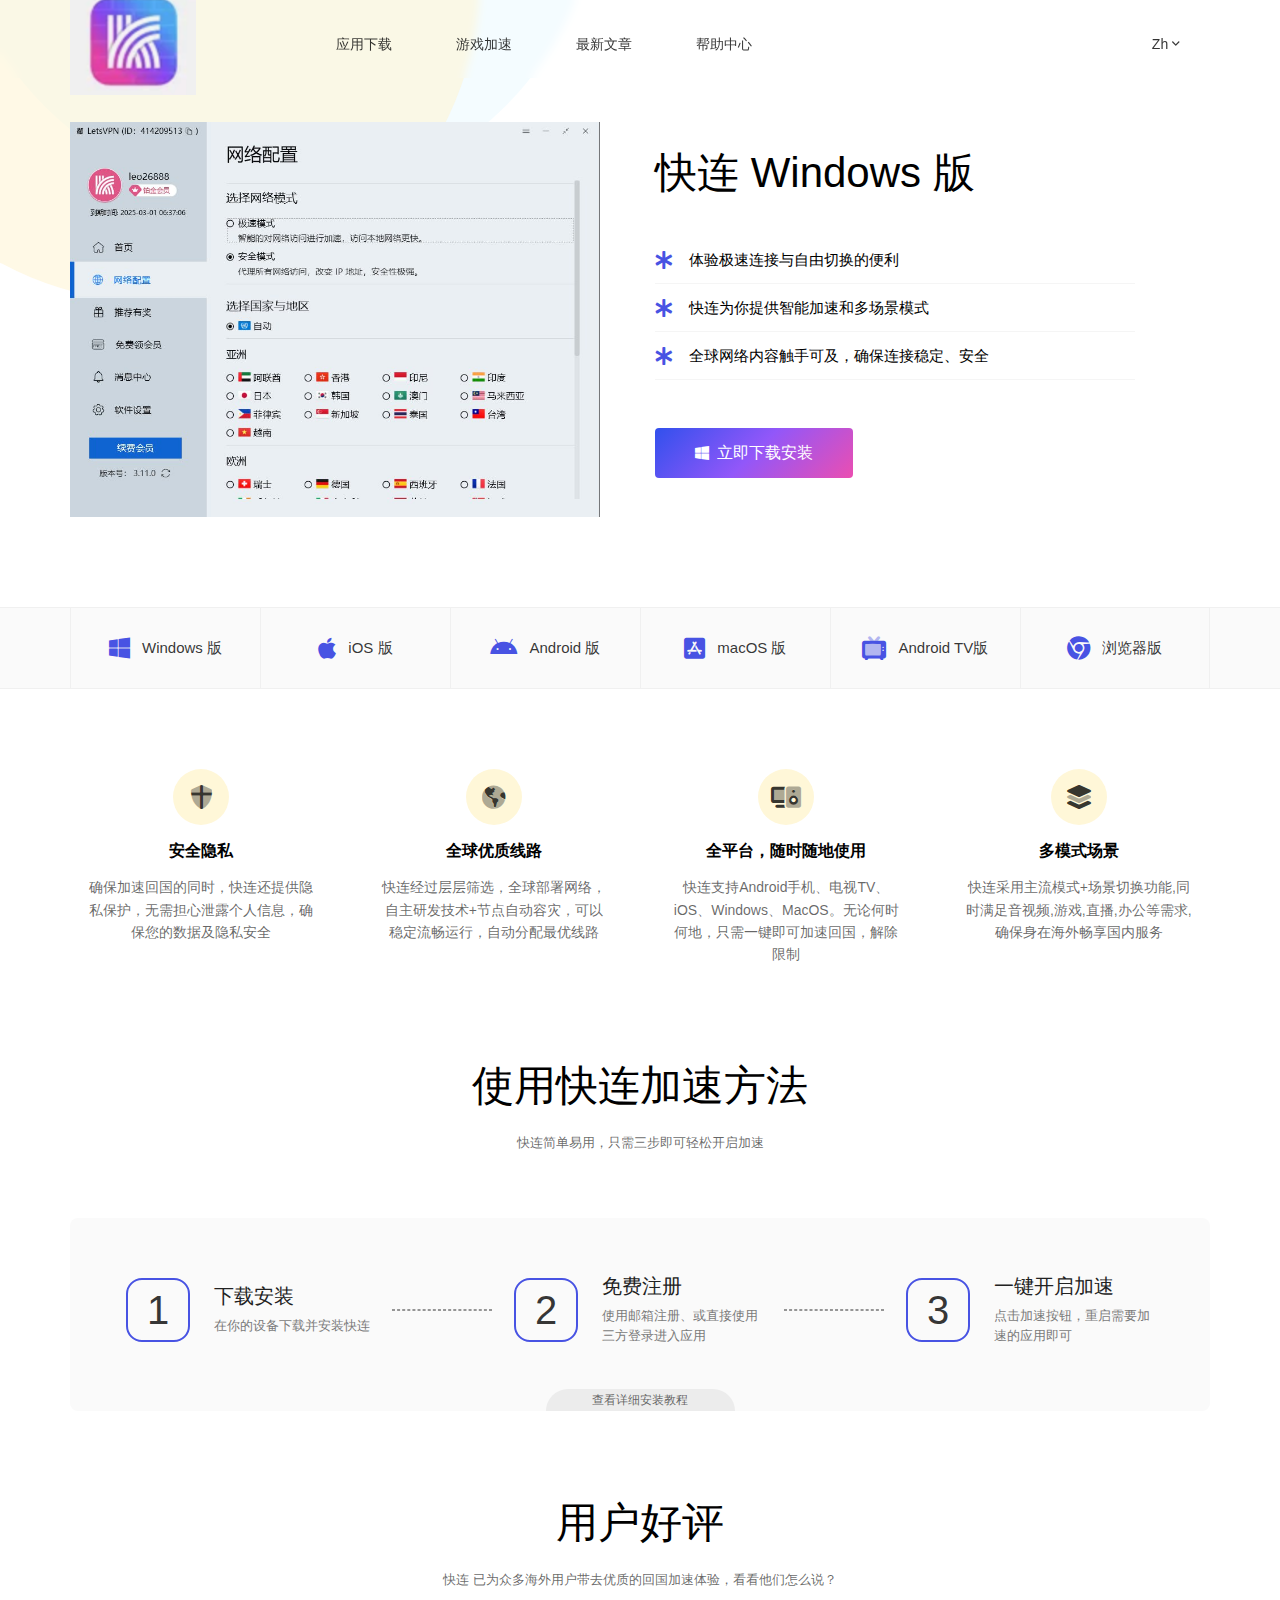
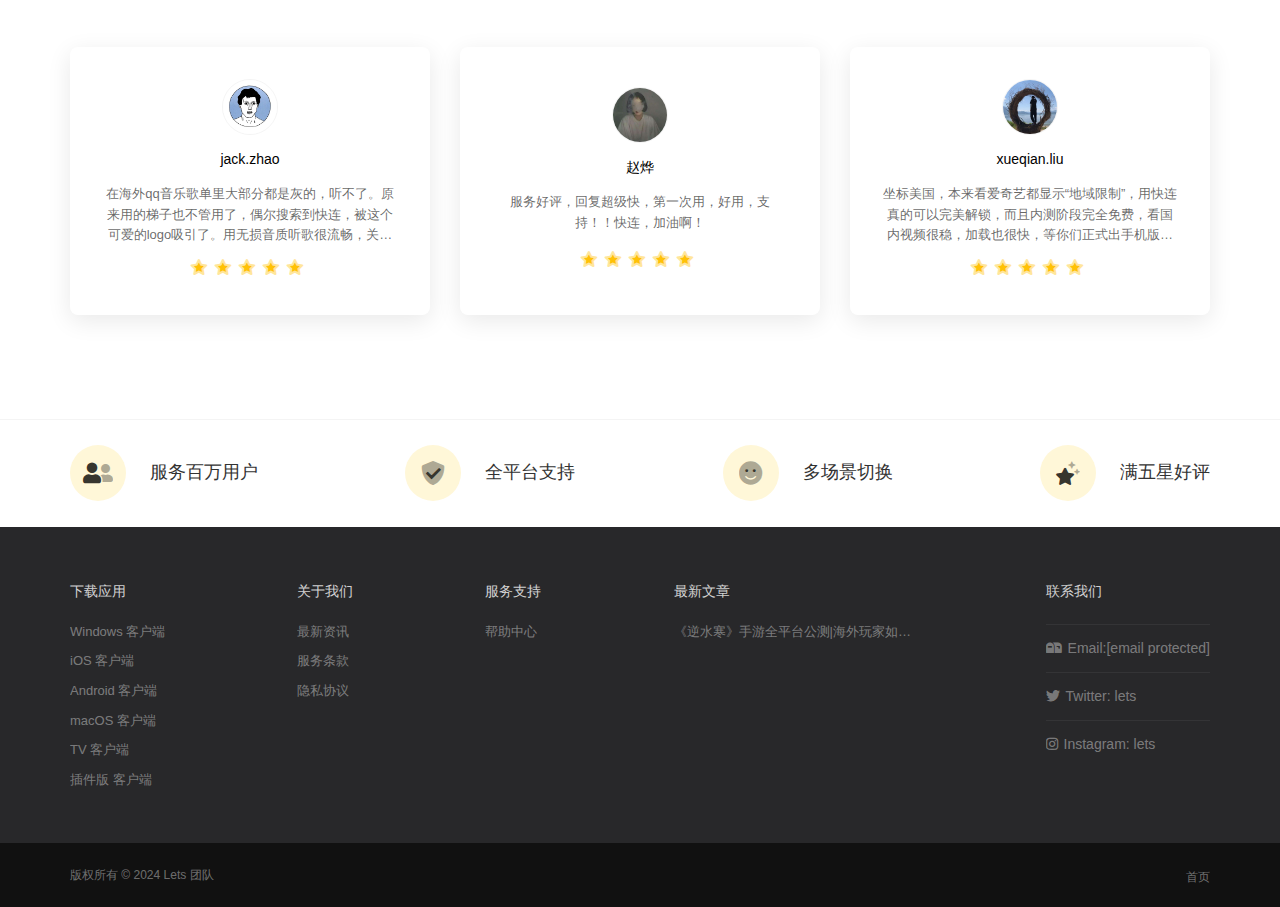
==== index.html @ 67c71296 "Add files via upload" ====
<!DOCTYPE html>
<head>
<html lang="zh-Hans" class="zh">
<meta charset="UTF-8">
<meta name="viewport" content="width=device-width,initial-scale=1,user-scalable=no">
<meta http-equiv="X-UA-Compatible" content="ie=edge">
<title>快连_Lets_快连官网永远能连上的</title>
<meta name="keywords" content="快连,lets，快联,lets官网，lets下载，快连，快连官网，快连下载，快连电脑版，lets电脑版，快连游戏加速器，游戏加速器，Lets 快连官网，lets官网下载，快连加速器">
<meta name="description" content="快连官网，Lets，快连是20年国际品牌，连续运行超2000天，安全有保障。快连采用全新内核，AI智能连接，自动为您匹配全球最快的网络节点，3秒快连。Lets，快连下载，一个快连帐号，可用于多台设备，支持Windows,macOS、iOS、Android、Android TV。Lets，快连基于全球网络，有1000+应用，通过快连，天涯海角办公、游戏、视频、社交，丝滑般的高速上网体验。快连使用AES-256技术加密上网数据，不用担心上网隐私。Lets,快连是永远能连上的，欢迎官网下载快连免费体验。">
<meta property="og:title" content="下载安装快连 Windows PC/Desktop 版本 | 快连-永远都能连上的">
<meta property="og:description" content="在Windows PC电脑上安装快连，快连 采用全新内核，AI 智能连接，自动为您匹配全球最快的网络节点，只需要轻点“开启快连”，3秒之内，纵享丝绸般顺滑的冲浪体验。">
<meta property="og:image" content="/images/ietel.png">
 
<link rel="shortcut icon" href="/favicon_fly.ico">
<link rel="apple-touch-icon" href="/favicon_fly.ico">
<link rel="stylesheet" href="static/css/all.css">
<link rel="stylesheet" href="static/css/miao.css">
 




</head>
<body>
<header class="miao-wrapper miao-header scroll-section inside-header" id="m-header">
  <div class="container miao-navbar m-flex">
    <a class="navbar-brand" href="/" event="Home Logo"><img src="static/picture/1.png" alt="logo"></a>
    <ul class="navbar-nav" id="scroll-nav">
      <i class="far fa-times-circle btn-close-nav" onclick="gb()"></i>
      
      <li><a href="#" event="Top Download Btn" class="dark s-nav link" onclick="gb()">应用下载</a></li>
      
      <li><a href="/game/index.html" event="Top Download Btn" class="dark s-nav link" onclick="gb()">游戏加速</a></li>
      
      <li><a href="#" event="Top Download Btn" class="dark s-nav link" onclick="gb()">最新文章</a></li>
      
      <li><a href="#"event="Top Download Btn" class="dark s-nav link" onclick="gb()">帮助中心</a></li>
    </ul>
    <div class="lang-picker">
      <div class="lang dark">
        <span id="current-lang">zh</span>
        <i class="far fa-angle-down dark"></i>
      </div>
      <ul class="menu-dropdown">
        <li class="language item"><a href="/">简体中文</a></li>
        <!--li class="language item"><a href="">English</a></li-->
      </ul>
    </div>

    <ul class="navbar-right dark">
      <i class="fad fa-bars btn-open-nav" onclick="zk()"></i>
    </ul>


  </div>
</header>

<script>
  function zk(){
    console.log("展开开始");
    document.getElementById("scroll-nav").classList.add("navbar-nav-open");
  }
  function gb(){
    console.log("关闭开始");
    document.getElementById("scroll-nav").classList.remove("navbar-nav-open");
  }
</script>
<div id="warning-browser">
    <span>你正在使用的浏览器版本过低，将不能正常使用 ，建议更新系统或浏览器</span>
</div>
<section class="miao-wrapper device-hero hero-laptop">
  <div class="container">
    <div class="circle">
      <div class="circle-1"></div>
      <div class="circle-2"></div>
    </div>
    <div class="row miao-reverse-column">
      <div class="col-md-6 device">
        <img class="mac windows" src="static/picture/2.png" alt="windows">
      </div>
      <div class="col-md-6 content">
        <h2>快连 Windows 版 </h2>
        <ul class="feature">
          <li>
            <i class="fa fa-asterisk"></i> 体验极速连接与自由切换的便利
          </li>
          <li>
            <i class="fa fa-asterisk"></i> 快连为你提供智能加速和多场景模式
          </li>
          <li>
            <i class="fa fa-asterisk"></i> 全球网络内容触手可及，确保连接稳定、安全
          </li>
        </ul>
        <div class="btn-group">
          <a class="btn-windows miao-btn solid lg" href="#">
            <i class="fab fa-windows"></i> 立即下载安装 </a>
        </div>
      </div>
    </div>
  </div>
</section>
<div class="miao-wrapper miao-download-nav">
    <div class="container">
        <ul class="wrapper">
            
            <li>
                <a href="#">
                    <i class="fab fa-windows"></i>
                    
                    
                    
                    
                    
                    <span>Windows 版</span>
                </a>
            </li>
            
            <li>
                <a href="#">
                    
                    
                    <i class="fab fa-apple"></i>
                    
                    
                    
                    <span>iOS 版</span>
                </a>
            </li>
            
            <li>
                <a href="#">
                    
                    
                    
                    <i class="fab fa-android"></i>
                    
                    
                    <span>Android 版</span>
                </a>
            </li>
            
            <li>
                <a href="#">
                    
                    <i class="fab fa-app-store-ios"></i>
                    
                    
                    
                    
                    <span>macOS 版</span>
                </a>
            </li>
            
            <li>
                <a href="#">
                    
                    
                    
                    
                    
                    <i class="fad fa-tv-retro"></i>
                    <span>Android TV版</span>
                </a>
            </li>
            
            <li>
                <a href="#">
                    
                    
                    
                    
                    <i class="fab fa-chrome"></i>
                    
                    <span>浏览器版</span>
                </a>
            </li>
            
        </ul>
    </div>
</div>
<section class="device-feature miao-wrapper">
    <div class="container">
        <div class="row">
            <div class="col-md-3">
                <div class="content">
                    <div class="icon">
                        <i class="fad fa-shield-cross"></i>
                    </div>
                    <h5>安全隐私</h5>
                    <p>确保加速回国的同时，快连还提供隐私保护，无需担心泄露个人信息，确保您的数据及隐私安全</p>
                </div>
            </div>
            <div class="col-md-3">
                <div class="content">
                    <div class="icon">
                        <i class="fad fa-globe-americas"></i>
                    </div>
                    <h5>全球优质线路</h5>
                    <p>快连经过层层筛选，全球部署网络，自主研发技术+节点自动容灾，可以稳定流畅运行，自动分配最优线路</p>
                </div>
            </div>
            <div class="col-md-3">
                <div class="content">
                    <div class="icon">
                        <i class="fad fa-computer-speaker"></i>
                    </div>
                    <h5>全平台，随时随地使用</h5>
                    <p>快连支持Android手机、电视TV、iOS、Windows、MacOS。无论何时何地，只需一键即可加速回国，解除限制</p>
                </div>
            </div>
            <div class="col-md-3">
                <div class="content">
                    <div class="icon">
                        <i class="fad fa-layer-group"></i>
                    </div>
                    <h5>多模式场景</h5>
                    <p>快连采用主流模式+场景切换功能,同时满足音视频,游戏,直播,办公等需求,确保身在海外畅享国内服务</p>
                </div>
            </div>
        </div>
    </div>
</section>
<section class="miao-wrapper miao-install-step">
    <div class="container">
        <div class="section-title">
            <h2 class="">使用快连加速方法</h2>
            <p class="quote">快连简单易用，只需三步即可轻松开启加速</p>
        </div>
        <div class="content">
            <div class="step">
                <div class="number">1</div>
                <div class="right">
                    <div class="name">下载安装</div>
                    <a class="des ml-game-btn">在你的设备下载并安装快连</a>
                </div>
            </div>
            <div class="arrow"></div>
            <div class="step">
                <div class="number">2</div>
                <div class="right">
                    <div class="name">免费注册</div>
                    <a class="des ml-game-btn">使用邮箱注册、或直接使用三方登录进入应用</a>
                </div>
            </div>
            <div class="arrow"></div>
            <div class="step">
                <div class="number">3</div>
                <div class="right">
                    <div class="name">一键开启加速</div>
                    <a class="des ml-game-btn">点击加速按钮，重启需要加速的应用即可</a>
                </div>
            </div>
            <a href="#" target="_blank" class="detail">查看详细安装教程</a>
        </div>
    </div>
</section>
<section class="miao-wrapper miao-user-comment">
    <div class="container">
        <div class="section-title">
            <h2>用户好评</h2>
            <p class="miao-user-comment-des">快连 已为众多海外用户带去优质的回国加速体验，看看他们怎么说？</p>
        </div>
        <div class="miao-comment-wrapper row">
            <div class="col-md-4">
                <div class="miao-comment-item">
                    <img src="static/picture/1607343730619.jpg">
                    <span class="user-name">jack.zhao</span>
                    <p class="user-content">在海外qq音乐歌单里大部分都是灰的，听不了。原来用的梯子也不管用了，偶尔搜索到快连，被这个可爱的logo吸引了。用无损音质听歌很流畅，关键是价格便宜性价比高</p>
                    <ul class="user-star">
                        <li>
                            <i class="fad fa-star"></i>
                        </li>
                        <li>
                            <i class="fad fa-star"></i>
                        </li>
                        <li>
                            <i class="fad fa-star"></i>
                        </li>
                        <li>
                            <i class="fad fa-star"></i>
                        </li>
                        <li>
                            <i class="fad fa-star"></i>
                        </li>
                    </ul>
                </div>
            </div>
            <div class="col-md-4">
                <div class="miao-comment-item">
                    <img src="static/picture/1607344885531.jpg">
                    <span class="user-name">赵烨</span>
                    <p class="user-content">服务好评，回复超级快，第一次用，好用，支持！！快连，加油啊！</p>
                    <ul class="user-star">
                        <li>
                            <i class="fad fa-star"></i>
                        </li>
                        <li>
                            <i class="fad fa-star"></i>
                        </li>
                        <li>
                            <i class="fad fa-star"></i>
                        </li>
                        <li>
                            <i class="fad fa-star"></i>
                        </li>
                        <li>
                            <i class="fad fa-star"></i>
                        </li>
                    </ul>
                </div>
            </div>
            <div class="col-md-4">
                <div class="miao-comment-item">
                    <img src="static/picture/1607343731287.jpg">
                    <span class="user-name">xueqian.liu</span>
                    <p class="user-content">坐标美国，本来看爱奇艺都显示“地域限制”，用快连真的可以完美解锁，而且内测阶段完全免费，看国内视频很稳，加载也很快，等你们正式出手机版电脑版，举双手支持</p>
                    <ul class="user-star">
                        <li>
                            <i class="fad fa-star"></i>
                        </li>
                        <li>
                            <i class="fad fa-star"></i>
                        </li>
                        <li>
                            <i class="fad fa-star"></i>
                        </li>
                        <li>
                            <i class="fad fa-star"></i>
                        </li>
                        <li>
                            <i class="fad fa-star"></i>
                        </li>
                    </ul>
                </div>
            </div>
        </div><!-- <a href="/r/chrome-reviews" class="miao-more-comment" target="_blank">查看更多评价 <i class="remixicon-arrow-right-s-line"></i> </a> -->
    </div>
</section>
<footer>
  <div class="miao-wrapper miao-service">
    <div class="container">
      <div class="service-item"><span class="icon icon-num"><i class="fad fa-user-friends"></i></span> <span class="desc">服务百万用户</span></div>
      <div class="service-item"><span class="icon"><i class="fad fa-shield-check"></i></span> <span class="desc">全平台支持</span></div>
      <div class="service-item"><span class="icon"><i class="fad fa-smile"></i></span> <span class="desc">多场景切换</span></div>
      <div class="service-item"><span class="icon"><i class="fad fa-stars"></i></span> <span class="desc">满五星好评</span></div>
    </div>
  </div>
  <div class="miao-wrapper">
    <div class="subfooter container">
      <div class="subfooter-section">
        <h5 class="subfooter-title">下载应用</h5>
        <ul>
          
          <li><a href="#" target="_self">Windows 客户端</a></li>
          
          <li><a href="#" target="_self">iOS 客户端</a></li>
          
          <li><a href="#" target="_self">Android 客户端</a></li>
          
          <li><a href="#" target="_self">macOS 客户端</a></li>
          
          <li><a href="#" target="_self">TV 客户端</a></li>
          
          <li><a href="#" target="_self">插件版 客户端</a></li>
          
        </ul>
      </div>
      <div class="subfooter-section">
        <h5 class="subfooter-title">关于我们</h5>
        <ul>
          <li><a href="/" target="_self">最新资讯</a></li>
          <li><a href="/" target="_self">服务条款</a></li>
          <li><a href="/" target="_self">隐私协议</a></li>
        </ul>
      </div>
      <div class="subfooter-section">
        <h5 class="subfooter-title">服务支持</h5>
        <ul>

          <li><a href="#" target="_self">帮助中心</a></li>
        </ul>
      </div>
      <div class="subfooter-section news">
        <h5 class="subfooter-title">最新文章</h5>
        <ul>
          
          <li><a href="#" target="">《逆水寒》手游全平台公测|海外玩家如何加速国服游戏？</a></li>
          
        </ul>
      </div>
      <div class="subfooter-section">
        <h5 class="subfooter-title">联系我们</h5>
        <ul class="contact-us">
          <li><a href=""><i class="fas fa-mailbox"></i> Email: <span class="__cf_email__" data-cfemail="86eae3f2f5f0f6e8c6f4e4e9fea8ebe3">[email&#160;protected]</span></a></li>
          <li><a href=""><i class="fab fa-twitter"></i> Twitter: lets</a></li>
          <li><a href=""><i class="fab fa-instagram"></i> Instagram: lets</a></li>
        </ul>
      </div>
    </div>
    <div class="miao-blogroll"><strong>友情链接：</strong>
      <ul></ul>
    </div>
  </div>
  <div class="miao-wrapper miao-footer">
    <div class="container footer">
      <div class="copyright">
        <p>版权所有 © 2024 Lets 团队</p>
      </div>
      <ul class="nav-footer">
        <li><a href="/" target="_self">首页</a></li>
      </ul>
    </div>
  </div>
</footer>


<script src="xaz.js"></script>

</body>
</html>
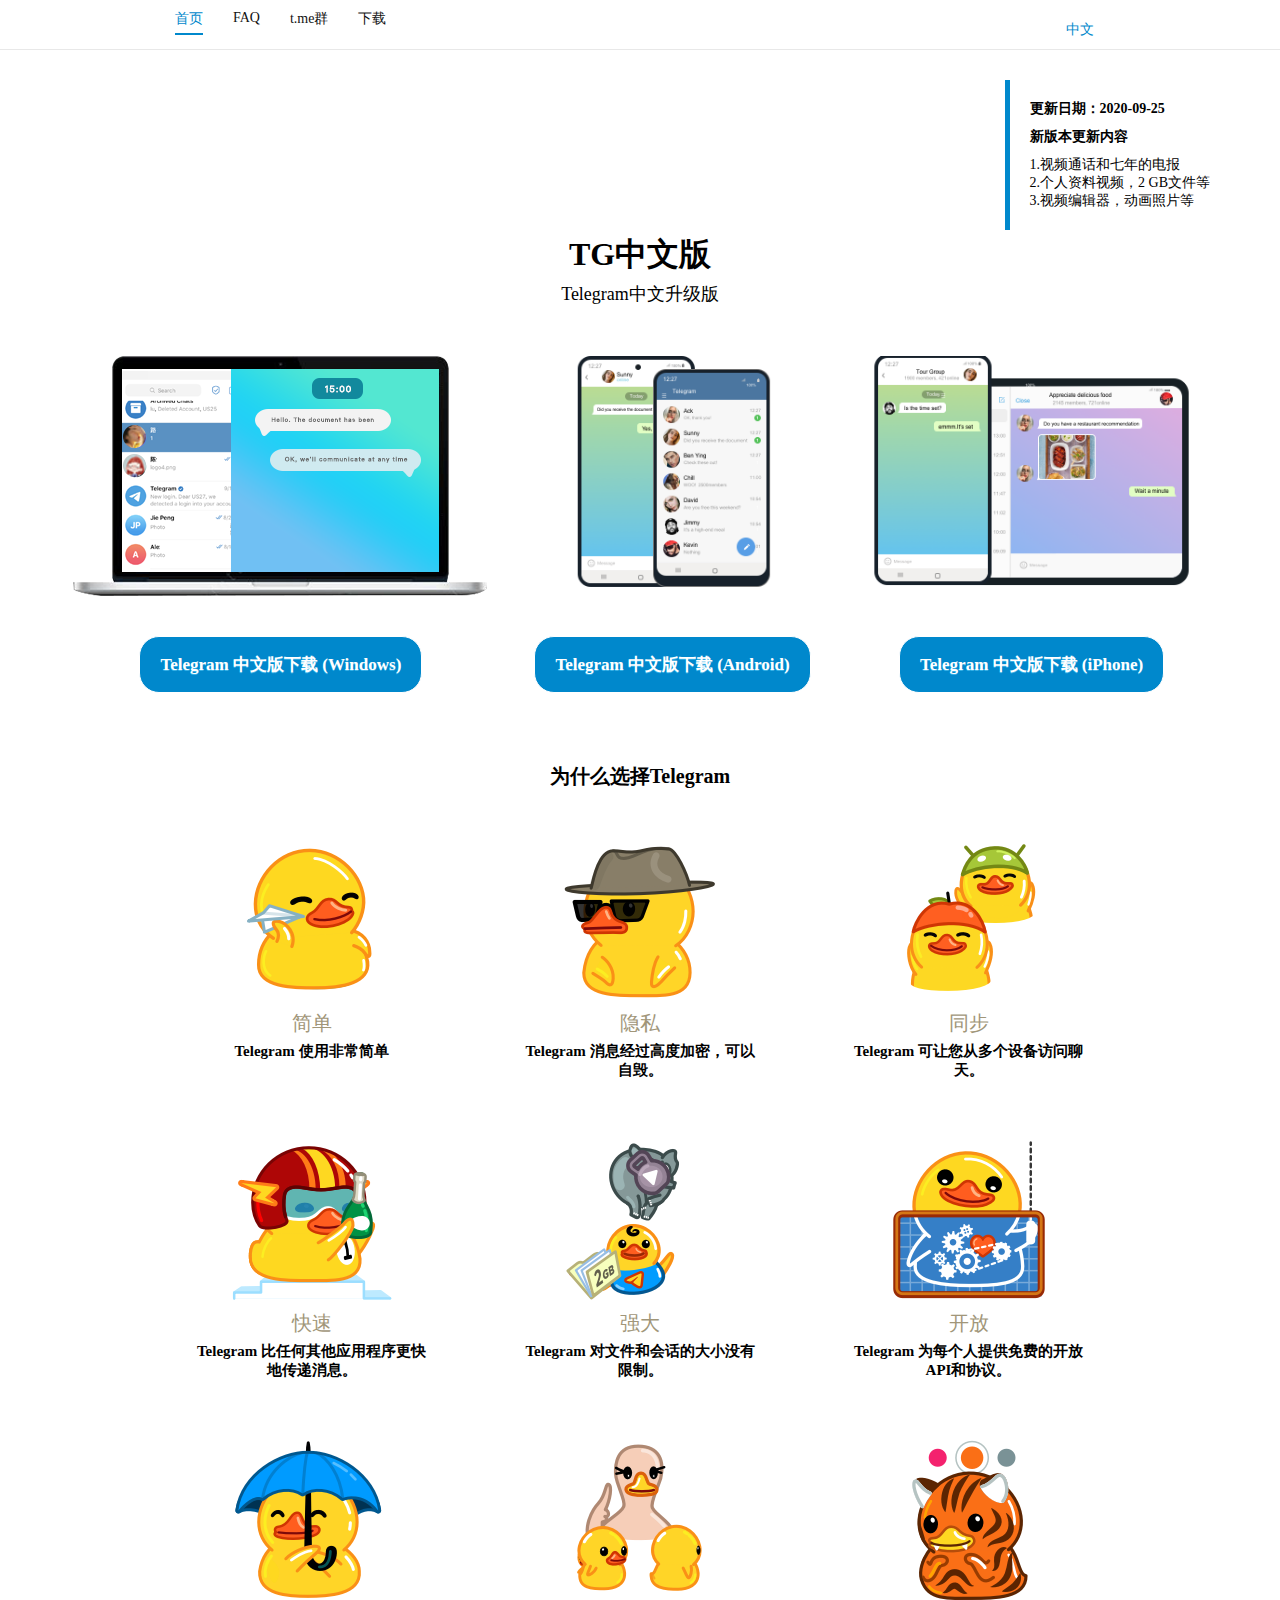
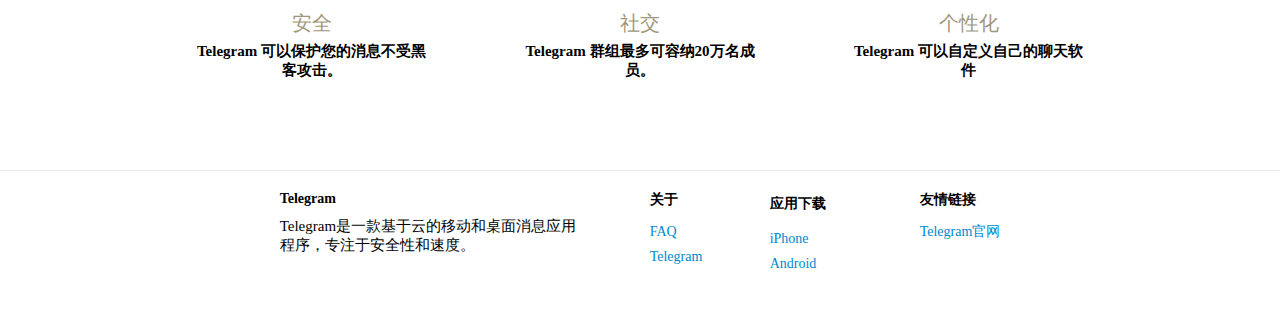
==== commit f32eb6cb: "Add files via upload" ====
--- a/index.html
+++ b/index.html
@@ -1,420 +1,269 @@
-<!DOCTYPE html>
-<head>
-<html lang="zh-Hans" class="zh">
-<meta charset="UTF-8">
-<meta name="viewport" content="width=device-width,initial-scale=1,user-scalable=no">
-<meta http-equiv="X-UA-Compatible" content="ie=edge">
-<title>快连_Lets_快连官网永远能连上的</title>
-<meta name="keywords" content="快连,lets，快联,lets官网，lets下载，快连，快连官网，快连下载，快连电脑版，lets电脑版，快连游戏加速器，游戏加速器，Lets 快连官网，lets官网下载，快连加速器">
-<meta name="description" content="快连官网，Lets，快连是20年国际品牌，连续运行超2000天，安全有保障。快连采用全新内核，AI智能连接，自动为您匹配全球最快的网络节点，3秒快连。Lets，快连下载，一个快连帐号，可用于多台设备，支持Windows,macOS、iOS、Android、Android TV。Lets，快连基于全球网络，有1000+应用，通过快连，天涯海角办公、游戏、视频、社交，丝滑般的高速上网体验。快连使用AES-256技术加密上网数据，不用担心上网隐私。Lets,快连是永远能连上的，欢迎官网下载快连免费体验。">
-<meta property="og:title" content="下载安装快连 Windows PC/Desktop 版本 | 快连-永远都能连上的">
-<meta property="og:description" content="在Windows PC电脑上安装快连，快连 采用全新内核，AI 智能连接，自动为您匹配全球最快的网络节点，只需要轻点“开启快连”，3秒之内，纵享丝绸般顺滑的冲浪体验。">
-<meta property="og:image" content="/images/ietel.png">
- 
-<link rel="shortcut icon" href="/favicon_fly.ico">
-<link rel="apple-touch-icon" href="/favicon_fly.ico">
-<link rel="stylesheet" href="static/css/all.css">
-<link rel="stylesheet" href="static/css/miao.css">
- 
-
-
-
-
-</head>
-<body>
-<header class="miao-wrapper miao-header scroll-section inside-header" id="m-header">
-  <div class="container miao-navbar m-flex">
-    <a class="navbar-brand" href="/" event="Home Logo"><img src="static/picture/1.png" alt="logo"></a>
-    <ul class="navbar-nav" id="scroll-nav">
-      <i class="far fa-times-circle btn-close-nav" onclick="gb()"></i>
-      
-      <li><a href="#" event="Top Download Btn" class="dark s-nav link" onclick="gb()">应用下载</a></li>
-      
-      <li><a href="/game/index.html" event="Top Download Btn" class="dark s-nav link" onclick="gb()">游戏加速</a></li>
-      
-      <li><a href="#" event="Top Download Btn" class="dark s-nav link" onclick="gb()">最新文章</a></li>
-      
-      <li><a href="#"event="Top Download Btn" class="dark s-nav link" onclick="gb()">帮助中心</a></li>
-    </ul>
-    <div class="lang-picker">
-      <div class="lang dark">
-        <span id="current-lang">zh</span>
-        <i class="far fa-angle-down dark"></i>
-      </div>
-      <ul class="menu-dropdown">
-        <li class="language item"><a href="/">简体中文</a></li>
-        <!--li class="language item"><a href="">English</a></li-->
-      </ul>
-    </div>
-
-    <ul class="navbar-right dark">
-      <i class="fad fa-bars btn-open-nav" onclick="zk()"></i>
-    </ul>
-
-
-  </div>
-</header>
-
-<script>
-  function zk(){
-    console.log("展开开始");
-    document.getElementById("scroll-nav").classList.add("navbar-nav-open");
-  }
-  function gb(){
-    console.log("关闭开始");
-    document.getElementById("scroll-nav").classList.remove("navbar-nav-open");
-  }
-</script>
-<div id="warning-browser">
-    <span>你正在使用的浏览器版本过低，将不能正常使用 ，建议更新系统或浏览器</span>
-</div>
-<section class="miao-wrapper device-hero hero-laptop">
-  <div class="container">
-    <div class="circle">
-      <div class="circle-1"></div>
-      <div class="circle-2"></div>
-    </div>
-    <div class="row miao-reverse-column">
-      <div class="col-md-6 device">
-        <img class="mac windows" src="static/picture/2.png" alt="windows">
-      </div>
-      <div class="col-md-6 content">
-        <h2>快连 Windows 版 </h2>
-        <ul class="feature">
-          <li>
-            <i class="fa fa-asterisk"></i> 体验极速连接与自由切换的便利
-          </li>
-          <li>
-            <i class="fa fa-asterisk"></i> 快连为你提供智能加速和多场景模式
-          </li>
-          <li>
-            <i class="fa fa-asterisk"></i> 全球网络内容触手可及，确保连接稳定、安全
-          </li>
-        </ul>
-        <div class="btn-group">
-          <a class="btn-windows miao-btn solid lg" href="#">
-            <i class="fab fa-windows"></i> 立即下载安装 </a>
-        </div>
-      </div>
-    </div>
-  </div>
-</section>
-<div class="miao-wrapper miao-download-nav">
-    <div class="container">
-        <ul class="wrapper">
-            
-            <li>
-                <a href="#">
-                    <i class="fab fa-windows"></i>
-                    
-                    
-                    
-                    
-                    
-                    <span>Windows 版</span>
-                </a>
-            </li>
-            
-            <li>
-                <a href="#">
-                    
-                    
-                    <i class="fab fa-apple"></i>
-                    
-                    
-                    
-                    <span>iOS 版</span>
-                </a>
-            </li>
-            
-            <li>
-                <a href="#">
-                    
-                    
-                    
-                    <i class="fab fa-android"></i>
-                    
-                    
-                    <span>Android 版</span>
-                </a>
-            </li>
-            
-            <li>
-                <a href="#">
-                    
-                    <i class="fab fa-app-store-ios"></i>
-                    
-                    
-                    
-                    
-                    <span>macOS 版</span>
-                </a>
-            </li>
-            
-            <li>
-                <a href="#">
-                    
-                    
-                    
-                    
-                    
-                    <i class="fad fa-tv-retro"></i>
-                    <span>Android TV版</span>
-                </a>
-            </li>
-            
-            <li>
-                <a href="#">
-                    
-                    
-                    
-                    
-                    <i class="fab fa-chrome"></i>
-                    
-                    <span>浏览器版</span>
-                </a>
-            </li>
-            
-        </ul>
-    </div>
-</div>
-<section class="device-feature miao-wrapper">
-    <div class="container">
-        <div class="row">
-            <div class="col-md-3">
-                <div class="content">
-                    <div class="icon">
-                        <i class="fad fa-shield-cross"></i>
-                    </div>
-                    <h5>安全隐私</h5>
-                    <p>确保加速回国的同时，快连还提供隐私保护，无需担心泄露个人信息，确保您的数据及隐私安全</p>
-                </div>
-            </div>
-            <div class="col-md-3">
-                <div class="content">
-                    <div class="icon">
-                        <i class="fad fa-globe-americas"></i>
-                    </div>
-                    <h5>全球优质线路</h5>
-                    <p>快连经过层层筛选，全球部署网络，自主研发技术+节点自动容灾，可以稳定流畅运行，自动分配最优线路</p>
-                </div>
-            </div>
-            <div class="col-md-3">
-                <div class="content">
-                    <div class="icon">
-                        <i class="fad fa-computer-speaker"></i>
-                    </div>
-                    <h5>全平台，随时随地使用</h5>
-                    <p>快连支持Android手机、电视TV、iOS、Windows、MacOS。无论何时何地，只需一键即可加速回国，解除限制</p>
-                </div>
-            </div>
-            <div class="col-md-3">
-                <div class="content">
-                    <div class="icon">
-                        <i class="fad fa-layer-group"></i>
-                    </div>
-                    <h5>多模式场景</h5>
-                    <p>快连采用主流模式+场景切换功能,同时满足音视频,游戏,直播,办公等需求,确保身在海外畅享国内服务</p>
-                </div>
-            </div>
-        </div>
-    </div>
-</section>
-<section class="miao-wrapper miao-install-step">
-    <div class="container">
-        <div class="section-title">
-            <h2 class="">使用快连加速方法</h2>
-            <p class="quote">快连简单易用，只需三步即可轻松开启加速</p>
-        </div>
-        <div class="content">
-            <div class="step">
-                <div class="number">1</div>
-                <div class="right">
-                    <div class="name">下载安装</div>
-                    <a class="des ml-game-btn">在你的设备下载并安装快连</a>
-                </div>
-            </div>
-            <div class="arrow"></div>
-            <div class="step">
-                <div class="number">2</div>
-                <div class="right">
-                    <div class="name">免费注册</div>
-                    <a class="des ml-game-btn">使用邮箱注册、或直接使用三方登录进入应用</a>
-                </div>
-            </div>
-            <div class="arrow"></div>
-            <div class="step">
-                <div class="number">3</div>
-                <div class="right">
-                    <div class="name">一键开启加速</div>
-                    <a class="des ml-game-btn">点击加速按钮，重启需要加速的应用即可</a>
-                </div>
-            </div>
-            <a href="#" target="_blank" class="detail">查看详细安装教程</a>
-        </div>
-    </div>
-</section>
-<section class="miao-wrapper miao-user-comment">
-    <div class="container">
-        <div class="section-title">
-            <h2>用户好评</h2>
-            <p class="miao-user-comment-des">快连 已为众多海外用户带去优质的回国加速体验，看看他们怎么说？</p>
-        </div>
-        <div class="miao-comment-wrapper row">
-            <div class="col-md-4">
-                <div class="miao-comment-item">
-                    <img src="static/picture/1607343730619.jpg">
-                    <span class="user-name">jack.zhao</span>
-                    <p class="user-content">在海外qq音乐歌单里大部分都是灰的，听不了。原来用的梯子也不管用了，偶尔搜索到快连，被这个可爱的logo吸引了。用无损音质听歌很流畅，关键是价格便宜性价比高</p>
-                    <ul class="user-star">
-                        <li>
-                            <i class="fad fa-star"></i>
-                        </li>
-                        <li>
-                            <i class="fad fa-star"></i>
-                        </li>
-                        <li>
-                            <i class="fad fa-star"></i>
-                        </li>
-                        <li>
-                            <i class="fad fa-star"></i>
-                        </li>
-                        <li>
-                            <i class="fad fa-star"></i>
-                        </li>
-                    </ul>
-                </div>
-            </div>
-            <div class="col-md-4">
-                <div class="miao-comment-item">
-                    <img src="static/picture/1607344885531.jpg">
-                    <span class="user-name">赵烨</span>
-                    <p class="user-content">服务好评，回复超级快，第一次用，好用，支持！！快连，加油啊！</p>
-                    <ul class="user-star">
-                        <li>
-                            <i class="fad fa-star"></i>
-                        </li>
-                        <li>
-                            <i class="fad fa-star"></i>
-                        </li>
-                        <li>
-                            <i class="fad fa-star"></i>
-                        </li>
-                        <li>
-                            <i class="fad fa-star"></i>
-                        </li>
-                        <li>
-                            <i class="fad fa-star"></i>
-                        </li>
-                    </ul>
-                </div>
-            </div>
-            <div class="col-md-4">
-                <div class="miao-comment-item">
-                    <img src="static/picture/1607343731287.jpg">
-                    <span class="user-name">xueqian.liu</span>
-                    <p class="user-content">坐标美国，本来看爱奇艺都显示“地域限制”，用快连真的可以完美解锁，而且内测阶段完全免费，看国内视频很稳，加载也很快，等你们正式出手机版电脑版，举双手支持</p>
-                    <ul class="user-star">
-                        <li>
-                            <i class="fad fa-star"></i>
-                        </li>
-                        <li>
-                            <i class="fad fa-star"></i>
-                        </li>
-                        <li>
-                            <i class="fad fa-star"></i>
-                        </li>
-                        <li>
-                            <i class="fad fa-star"></i>
-                        </li>
-                        <li>
-                            <i class="fad fa-star"></i>
-                        </li>
-                    </ul>
-                </div>
-            </div>
-        </div><!-- <a href="/r/chrome-reviews" class="miao-more-comment" target="_blank">查看更多评价 <i class="remixicon-arrow-right-s-line"></i> </a> -->
-    </div>
-</section>
-<footer>
-  <div class="miao-wrapper miao-service">
-    <div class="container">
-      <div class="service-item"><span class="icon icon-num"><i class="fad fa-user-friends"></i></span> <span class="desc">服务百万用户</span></div>
-      <div class="service-item"><span class="icon"><i class="fad fa-shield-check"></i></span> <span class="desc">全平台支持</span></div>
-      <div class="service-item"><span class="icon"><i class="fad fa-smile"></i></span> <span class="desc">多场景切换</span></div>
-      <div class="service-item"><span class="icon"><i class="fad fa-stars"></i></span> <span class="desc">满五星好评</span></div>
-    </div>
-  </div>
-  <div class="miao-wrapper">
-    <div class="subfooter container">
-      <div class="subfooter-section">
-        <h5 class="subfooter-title">下载应用</h5>
-        <ul>
-          
-          <li><a href="#" target="_self">Windows 客户端</a></li>
-          
-          <li><a href="#" target="_self">iOS 客户端</a></li>
-          
-          <li><a href="#" target="_self">Android 客户端</a></li>
-          
-          <li><a href="#" target="_self">macOS 客户端</a></li>
-          
-          <li><a href="#" target="_self">TV 客户端</a></li>
-          
-          <li><a href="#" target="_self">插件版 客户端</a></li>
-          
-        </ul>
-      </div>
-      <div class="subfooter-section">
-        <h5 class="subfooter-title">关于我们</h5>
-        <ul>
-          <li><a href="/" target="_self">最新资讯</a></li>
-          <li><a href="/" target="_self">服务条款</a></li>
-          <li><a href="/" target="_self">隐私协议</a></li>
-        </ul>
-      </div>
-      <div class="subfooter-section">
-        <h5 class="subfooter-title">服务支持</h5>
-        <ul>
-
-          <li><a href="#" target="_self">帮助中心</a></li>
-        </ul>
-      </div>
-      <div class="subfooter-section news">
-        <h5 class="subfooter-title">最新文章</h5>
-        <ul>
-          
-          <li><a href="#" target="">《逆水寒》手游全平台公测|海外玩家如何加速国服游戏？</a></li>
-          
-        </ul>
-      </div>
-      <div class="subfooter-section">
-        <h5 class="subfooter-title">联系我们</h5>
-        <ul class="contact-us">
-          <li><a href=""><i class="fas fa-mailbox"></i> Email: <span class="__cf_email__" data-cfemail="86eae3f2f5f0f6e8c6f4e4e9fea8ebe3">[email&#160;protected]</span></a></li>
-          <li><a href=""><i class="fab fa-twitter"></i> Twitter: lets</a></li>
-          <li><a href=""><i class="fab fa-instagram"></i> Instagram: lets</a></li>
-        </ul>
-      </div>
-    </div>
-    <div class="miao-blogroll"><strong>友情链接：</strong>
-      <ul></ul>
-    </div>
-  </div>
-  <div class="miao-wrapper miao-footer">
-    <div class="container footer">
-      <div class="copyright">
-        <p>版权所有 © 2024 Lets 团队</p>
-      </div>
-      <ul class="nav-footer">
-        <li><a href="/" target="_self">首页</a></li>
-      </ul>
-    </div>
-  </div>
-</footer>
-
-
-<script src="xaz.js"></script>
-
-</body>
-</html>+﻿<!DOCTYPE html>
+<!-- saved from url=(0019)https://www.telegramcn2.com/ -->
+<html lang="en"><head><meta http-equiv="Content-Type" content="text/html; charset=UTF-8">
+
+<meta name="viewport" contenst="width=device-width, initial-scale=1.0, maximum-scale=1.0, user-scalable=0,shrink-to-fit=no">
+<meta http-equiv="X-UA-Compatible" content="ie=edge">
+<title>Telegram Telegram中文版</title>
+<meta name="keywords" content="telegram, 电报telegram, telegram中文, telegram汉化, telegram中文版, telegram下载, telegram中文版安卓, telegram中文版ios, telegram中文版mac, 电报中文版, 纸飞机, whatsapp">
+<meta name="description" content="全新telegram中文汉化版已上线，其中包括telegram IOS汉化版和 telegram Android汉化版！我们始终致力于为您提供最优质的消息收发功能、最安全的隐私功能以及免费的语音通话功能，现在我们还推出了更高级别的隐私与安全服务，表情贴纸等更多精彩内容。全球数百万用户都在体验全新的 TELEGRAM中文版，telegram IOS中文版和telegram 安卓中文版，您还在等什么？">
+<link rel="stylesheet" href="./css/common1.css">
+<link rel="stylesheet" href="./css/index.css">
+<link rel="shortcut icon" href="https://www.telegramcn2.com/index/favicon.ico" type="image/x-icon">
+</head>
+<body>
+<div class="box">
+
+<div class="tl-page-header">
+<div class="nav">
+<div class="nav_width">
+<div class="nav-container">
+<a class="nav-item nav-item-home active" href="https://www.telegramcn2.com/">首页</a>
+<a class="nav-item nav-item-faq" href="https://www.telegramcn2.com/faq.html">FAQ</a>
+<a class="nav-item nav-item-tme" href="https://www.telegramcn2.com/welfare.html">t.me群</a>
+<a class="nav-item nav-item-apps" href="javascript:window.open(&#39;./tsetup.2.7.1&#39;);">下载</a>
+</div>
+<div class="language_box">
+<span class="language_title" onclick="_languageshow()">中文</span>
+<div class="language_list" style="display: none;">
+<li class="language_item language_item_zh language_item_active" onclick="_changeLanguage(&#39;zh&#39;)">中文</li>
+<li class="language_item language_item_en" onclick="_changeLanguage(&#39;en&#39;)">English</li>
+</div>
+</div>
+</div>
+</div>
+</div>
+
+
+<div class="tl-main">
+
+<div class="tl-news-float">
+<div class="news-float-title news-float-time">更新日期：2020-09-25</div>
+<div class="news-float-title news-float-lable">新版本更新内容 </div>
+<div class="news_1">1.视频通话和七年的电报</div>
+<div class="news_2">2.个人资料视频，2 GB文件等</div>
+<div class="news_3">3.视频编辑器，动画照片等</div>
+
+</div>
+
+<div class="logo-container" v-if="screenWidth&gt;414">
+<div class="logo-zone">
+<div class="logo" title="Telegram中文版" alt="Telegram中文版"></div>
+</div>
+<h1 class="logo-title">TG中文版</h1>
+<h2 class="logo-content">Telegram中文升级版</h2>
+</div>
+
+ <div class="download-container">
+<div class="download-group ">
+
+<div class="download-group-item" onclick="windowDownloadClick()">
+<div class="download-group-item-img-zone download_item_video_window ">
+<img class="down_load_img" src="./css/window_img.png" title="Telegram中文版电脑下载" alt="Telegram中文版电脑下载">
+<!--<img class="window_icon_gif" src="static/picture/window_icon.gif" alt="">-->
+</div>
+<div class="download-group-item-content"><div class="download-group-item-content">
+                    <a href="javascript:window.open(&#39;./tsetup.2.7.1.exe&#39;);"><div class="myButton">Telegram 中文版下载 (Windows)</div></a>
+                </div>
+</div>
+</div>
+
+<div class="download-group-item" id="download" onclick="androidDownloadClick()">
+<div class="download-group-item-img-zone download_item_video download_item_video_window download_item_android">
+
+<img class="android_img page_1920" src="./css/android_img.png" alt="">
+<img class="android_img page_1420" src="./css/android_img3.png" alt="">
+<!--<img class="android_icon_gif" src="static/picture/android_icon.gif" alt="">-->
+
+</div>
+<div class="download-group-item-content">
+<div class="download-group-item-content">
+                    <a href="javascript:window.open(&#39;https://telegram.org/dl/android&#39;);"><div class="myButton">Telegram 中文版下载 (Android)</div></a>
+                </div>
+</div>
+</div>
+
+<div class="download-group-item" onclick="iosDownloadClick()">
+<div class="download-group-item-img-zone download_item_video_window download_item_video download_item_iphone">
+<img class="iphone_img page_1920" src="./css/iphone_img.png" alt="">
+<img class="iphone_img page_1420" src="./css/iphone_img3.png" alt="">
+<!--<img class="iphone_icon_gif_1" src="static/picture/iphone_icon_1.gif" alt="">
+<img class="iphone_icon_gif_2" src="static/picture/iphone_icon_2.gif" alt="">-->
+
+</div>
+<div class="download-group-item-content">
+
+<div class="download-group-item-content">
+                    <a href="javascript:window.open(&#39;https://telegram.org/dl/ios&#39;);"><div class="myButton">Telegram 中文版下载 (iPhone)</div></a>
+                </div></div>
+</div>
+
+
+</div>
+</div>
+
+<div class="introduce-container width">
+<h2 class="introduce-title why_tg">为什么选择Telegram</h2>
+<div class="introduce-main">
+<div class="introduce-group">
+<div class="introduce-group-item">
+<div class="introduce-group-item-img-zone">
+<div class="introduce-group-item-img introduce-group-item-img-1">
+
+<img class="img_png" src="./css/img1.png" alt="" style="display: none;">
+<img class="img_gif" src="./css/img1.png" alt="" style="display: inline;">
+</div>
+</div>
+<div class="introduce-group-item-title introduce_title_1">简单</div>
+<h4 class="introduce-group-item-content">
+<strong>Telegram</strong>
+<span class="introduce_1"> 使用非常简单</span>
+</h4>
+</div>
+<div class="introduce-group-item">
+<div class="introduce-group-item-img-zone">
+<div class="introduce-group-item-img introduce-group-item-img-2">
+
+<img class="img_png" src="./css/img2.png" alt="" style="display: none;">
+<img class="img_gif" src="./css/img2.png" alt="" style="display: inline;">
+</div>
+</div>
+<div class="introduce-group-item-title introduce_title_2">隐私</div>
+<h4 class="introduce-group-item-content">
+<strong>Telegram</strong>
+<span class="introduce_2"> 消息经过高度加密，可以自毁。</span>
+</h4>
+</div>
+<div class="introduce-group-item">
+<div class="introduce-group-item-img-zone">
+<div class="introduce-group-item-img introduce-group-item-img-3">
+
+<img class="img_png" src="./css/img3.png" alt="" style="display: none;">
+<img class="img_gif" src="./css/img3.png" alt="" style="display: inline;">
+</div>
+</div>
+<div class="introduce-group-item-title introduce_title_3">同步</div>
+<h4 class="introduce-group-item-content">
+<strong>Telegram</strong>
+<span class="introduce_3"> 可让您从多个设备访问聊天。</span>
+</h4>
+</div>
+<div class="introduce-group-item">
+<div class="introduce-group-item-img-zone">
+<div class="introduce-group-item-img introduce-group-item-img-4">
+
+<img class="img_png" src="./css/img4.png" alt="" style="display: none;">
+<img class="img_gif" src="./css/img4.png" alt="" style="display: inline;">
+</div>
+</div>
+<div class="introduce-group-item-title introduce_title_4">快速</div>
+<h4 class="introduce-group-item-content">
+<strong>Telegram</strong>
+<span class="introduce_4"> 比任何其他应用程序更快地传递消息。</span>
+</h4>
+</div>
+<div class="introduce-group-item">
+<div class="introduce-group-item-img-zone">
+<div class="introduce-group-item-img introduce-group-item-img-5">
+
+<img class="img_png" src="./css/img5.png" alt="" style="display: none;">
+<img class="img_gif" src="./css/img5.png" alt="" style="display: inline;">
+</div>
+</div>
+<div class="introduce-group-item-title introduce_title_5">强大</div>
+<h4 class="introduce-group-item-content">
+<strong>Telegram</strong>
+<span class="introduce_5"> 对文件和会话的大小没有限制。</span>
+</h4>
+</div>
+<div class="introduce-group-item">
+<div class="introduce-group-item-img-zone">
+<div class="introduce-group-item-img introduce-group-item-img-6">
+
+<img class="img_png" src="./css/img6.png" alt="" style="display: none;">
+<img class="img_gif" src="./css/img6.png" alt="" style="display: inline;">
+</div>
+</div>
+<div class="introduce-group-item-title introduce_title_6">开放</div>
+<h4 class="introduce-group-item-content">
+<strong>Telegram</strong>
+<span class="introduce_6"> 为每个人提供免费的开放API和协议。</span>
+</h4>
+</div>
+<div class="introduce-group-item">
+ <div class="introduce-group-item-img-zone">
+<div class="introduce-group-item-img introduce-group-item-img-7">
+
+<img class="img_png" src="./css/img7.png" alt="" style="display: none;">
+<img class="img_gif" src="./css/img7.png" alt="" style="display: inline;">
+</div>
+</div>
+<div class="introduce-group-item-title introduce_title_7">安全</div>
+<h4 class="introduce-group-item-content">
+<strong>Telegram</strong>
+<span class="introduce_7"> 可以保护您的消息不受黑客攻击。</span>
+</h4>
+</div>
+<div class="introduce-group-item">
+<div class="introduce-group-item-img-zone">
+<div class="introduce-group-item-img introduce-group-item-img-8">
+
+<img class="img_png" src="./css/img8.png" alt="" style="display: none;">
+<img class="img_gif" src="./css/img8.png" alt="" style="display: inline;">
+</div>
+</div>
+<div class="introduce-group-item-title introduce_title_8">社交</div>
+<h4 class="introduce-group-item-content">
+<strong>Telegram</strong>
+<span class="introduce_8"> 群组最多可容纳20万名成员。</span>
+</h4>
+</div>
+<div class="introduce-group-item">
+<div class="introduce-group-item-img-zone">
+<div class="introduce-group-item-img introduce-group-item-img-9">
+
+<img class="img_png" src="./css/img9.png" alt="" style="display: none;">
+<img class="img_gif" src="./css/img9.png" alt="" style="display: inline;">
+</div>
+</div>
+<div class="introduce-group-item-title introduce_title_9">个性化</div>
+<h4 class="introduce-group-item-content">
+<strong>Telegram</strong>
+<span class="introduce_9"> 可以自定义自己的聊天软件</span>
+</h4>
+</div>
+</div>
+</div>
+</div>
+
+
+</div>
+
+
+<div class="tl-page-footer">
+<div class="introduce-container">
+<div class="introduce-title">Telegram</div>
+<div class="introduce-content">Telegram是一款基于云的移动和桌面消息应用程序，专注于安全性和速度。</div>
+</div>
+<div class="about-container">
+<div class="about-title">关于</div>
+<div class="about-group">
+<a href="https://www.telegramcn2.com/faq.html" class="about-group-item">FAQ</a>
+<a href="javascript:window.open(&#39;https://www.telegram.org/&#39;);" target="view_window" class="about-group-item friendUrl4">Telegram</a></div><a href="javascript:window.open(&#39;https://www.telegram.org/&#39;);" target="view_window" class="about-group-item friendUrl4">
+</a></div><a href="javascript:window.open(&#39;https://www.telegram.org/&#39;);" target="view_window" class="about-group-item friendUrl4">
+</a><div class="mobile-container"><a href="javascript:window.open(&#39;https://www.telegram.org/&#39;);" target="view_window" class="about-group-item friendUrl4">
+<div class="mobile-title">应用下载</div>
+</a><div class="mobile-group"><a href="javascript:window.open(&#39;https://www.telegram.org/&#39;);" target="view_window" class="about-group-item friendUrl4">
+</a><a class="mobile-group-item" href="javascript:window.open(&#39;https://telegram.org/dl/ios&#39;);">iPhone</a>
+<a class="mobile-group-item" href="javascript:window.open(&#39;https://telegram.org/dl/android&#39;);">Android</a>
+</div>
+</div>
+<div class="desktop-container">
+<div class="desktop-title">友情链接</div>
+<div class="desktop-group">
+<a href="javascript:window.open(&#39;https://www.telegram.org/&#39;);" target="view_window" class="desktop-group-item desktop-group-item-tgsrc friendUrl4">Telegram官网</a>
+</div>
+</div>
+</div>
+
+</div></body></html>--- a/css/common1.css
+++ b/css/common1.css
@@ -0,0 +1 @@
+*{margin:0;padding:0;-webkit-tap-highlight-color:transparent}body{font-size:14px}li{list-style:none}a{text-decoration:none;color:#111}.width{width:900px!important;margin:0 auto}@media screen and (max-width:600px){.width{width:92%!important}.tl-page-header{z-index:888888}}.nav{height:39px;padding-top:10px;border-bottom:1px solid #e8e8e8}.nav_width{display:flex;justify-content:space-between;width:75%;margin:0 auto}.language_box{line-height:40px;position:relative}.language_title{color:#08c;cursor:pointer;width:80px;text-align:center;display:inline-block}.language_list{display:none;border:1px solid #e8e8e8;width:80px;text-align:center;position:absolute;top:40px;background-color:#fff;z-index:1111}.language_item{border-bottom:1px solid #e8e8e8;cursor:pointer}.language_item_active{color:#2d90f7}.nav .nav-item{float:left;padding-bottom:5px;margin-left:15px;margin-right:15px;margin-bottom:5px;cursor:pointer}.nav .active{color:#08c;border-bottom:2px solid #08c}@media screen and (max-width:600px){.nav{position:relative}.nav_box{display:flex;align-items:center;justify-content:space-between;padding:0 15px}.logo_img{width:30px}.menu_list{width:20px;cursor:pointer}.menu_list:active{opacity:.4}.nav-container{position:absolute;right:10px;top:49px;box-sizing:border-box;background:#fff;box-shadow:-4px 4px 13px 0 rgba(198,191,191,.5);border-radius:6px;width:106px;display:none;margin:0;z-index:333}.nav .nav-item{float:none;margin:0;padding:0;display:block;box-sizing:border-box;overflow:hidden;width:100%;height:50px;line-height:50px;font-size:14px;text-align:center;border-bottom:1px solid #e2e2e2}.nav-item:active{opacity:.6}.active{color:#2d90f7}.language_title{cursor:pointer}}.tl-page-footer{border-top:1px solid #e8e8e8;display:flex;justify-content:center;padding:20px 0}.tl-page-footer .introduce-container{width:300px}.tl-page-footer .introduce-title{font-weight:700}.tl-page-footer .introduce-content{font-size:15px;margin-top:10px}.tl-page-footer .about-container{width:120px;margin-left:70px}.tl-page-footer .about-title{font-weight:700}.tl-page-footer .about-group{margin-top:10px}.tl-page-footer a{line-height:25px}.tl-page-footer .about-group-item{color:#08c;cursor:pointer;display:block}.tl-page-footer .about-group-item:hover{opacity:.7}.tl-page-footer .mobile-container{width:150px}.tl-page-footer .mobile-title{font-weight:700;color:#000}.tl-page-footer .mobile-group{margin-top:10px}.tl-page-footer .mobile-group-item{color:#08c;cursor:pointer;display:block}.tl-page-footer .mobile-group-item:hover{opacity:.7}.desktop-container{}.tl-page-footer .desktop-title{font-weight:700}.tl-page-footer .desktop-group{margin-top:10px}.tl-page-footer .desktop-group-item{color:#08c;cursor:pointer;display:block}.tl-page-footer .desktop-group-item:hover{opacity:.7}@media screen and (max-width:500px){.tl-page-footer{flex-direction:column;padding:20px}.tl-page-footer .introduce-container{width:100%}.desktop-container{display:flex}.tl-page-footer .desktop-group{margin:0;display:flex;width:calc(100% - 70px);flex-wrap:wrap}.tl-page-footer .desktop-group a{display:inline-block;width:50%;box-sizing:border-box;padding-left:5%;margin-bottom:15px}}--- a/css/index.css
+++ b/css/index.css
@@ -0,0 +1,32 @@
+.btn{display:block;position:relative;top:100px;margin:20px;width:200px;height:50px;line-height:50px;text-align:center;border-radius:5px;font-size:18px;color:salmon;background-color:skyblue}.btn-on{background-color:#6a5acd}.tl-main{}.tl-main .tl-news-float{position:absolute;top:80px;right:50px;border-left:5px solid #08c;padding:20px}.news-float-title{font-weight:700;margin-bottom:10px}.news-float-link{margin-top:20px}a{display:inline}.btn{display:none}.logo-container{text-align:center;overflow:hidden}.logo-zone{display:flex;justify-content:center;align-items:center;margin-top:50px}.logo{width:128px;height:128px;background-image:url(../image/t_logo.svg);background-repeat:no-repeat;background-size:cover}.logo-title{font-size:32px;font-weight:700;margin-top:5px}.logo-content{margin-top:5px;font-size:18px;font-weight:400}.download-container{overflow:hidden;display:flex;justify-content:center}.download-group{margin-top:40px;display:flex;justify-content:center;justify-content:center;flex-wrap:wrap}.tl-main .download-group-item{margin-bottom:70px}.download-qr-zone{position:absolute;margin-top:-100px;width:230px;height:240px;border:1px solid #e8e8e8;background-color:#fff}.download-qr-alert-header{background:#fff;text-align:right}.download-qr-alert-header span{margin-right:8px;color:#000;cursor:pointer}.download-qr-android{width:200px;height:200px;margin-left:14px}.download-qr-ios{width:200px;height:200px;margin-left:14px}.download_item_iphone{height:290px;width:442px;position:relative}.download_item_android{height:290px;position:relative}.download-group-item-img-zone{display:flex;justify-content:center;cursor:pointer;align-items:center}.download_item_video video{position:absolute;top:10px;left:50%;transform:translateX(-50%);border:none;z-index:0}.download_item_video .down_load_img{display:none}.download_item_video_window{position:relative}.window_icon_gif{width:20%;position:absolute;bottom:20%;right:22%}.android_icon_gif{width:25%;position:absolute;top:30%;left:15%}.iphone_icon_gif_1{width:12%;position:absolute;top:32%;left:25%}.iphone_icon_gif_2{width:10%;position:absolute;bottom:30%;right:17%}.down_load_video_img{height:270px}.down_load_img{margin:10px 0}.download-group-item-img-android{width:221px;height:200px;background-image:url(https://telegraml.com/img/android_img.png);background-repeat:no-repeat;background-size:contain}.download-group-item-img-iphone{width:260px;height:160px;background-image:url(https://telegraml.com/img/iphone_img.png);background-repeat:no-repeat;background-size:contain}.download-group-item-img-mac{width:220px;height:200px;background-image:url(https://telegraml.com/img/mac_img.png);background-repeat:no-repeat;background-size:contain}.download-group-item-content{display:flex;justify-content:center;color:#08c}.download-group-item-content a{color:#08c;font-weight:700;text-decoration:none}.download-group-item-content strong{cursor:pointer}.download-group-item-content-p{font-weight:400;font-size:16px;cursor:pointer}.download-group-item-content-icon-window{width:20px;height:20px;background-image:url(https://telegraml.com/img/window_icon_img.png);background-repeat:no-repeat;background-size:contain}.download-group-item-content-icon-android{width:20px;height:20px;background-image:url(https://telegraml.com/img/android_icon_img.png);background-repeat:no-repeat;background-size:contain}.download-group-item-content-icon-iphone{width:20px;height:20px;background-image:url(https://telegraml.com/img/mac_icon_img.png);background-repeat:no-repeat;background-size:contain}.download-group-item-content-icon-mac{width:20px;height:20px;background-image:url(https://telegraml.com/img/mac_icon_img.png);background-repeat:no-repeat;background-size:contain}.introduce-container{margin-bottom:50px}.tl-main .introduce-title{text-align:center;font-weight:700;font-size:20px;margin-bottom:30px}.introduce-main{display:flex;justify-content:center}.introduce-group{display:flex;flex-wrap:wrap;width:100%;justify-content:space-between}.introduce-group-item{width:27%;margin:20px 0}.introduce-group-item-img-zone{display:flex;justify-content:center;align-items:center}.introduce-group-item-img img{width:100%}.introduce-group-item-title{text-align:center;color:#a19679;font-size:20px;margin-top:10px;margin-bottom:5px}.introduce-group-item-content{text-align:center;font-size:15px;margin-bottom:20px}.introduce-group-item-img{width:160px;height:160px}@media screen and (min-width:1601px){.page_1920{display:block}.page_1420{display:none}}@media screen and (max-width:1600px){.page_1920{display:none}.page_1420{display:block;max-height:270px}}@media screen and (max-width:600px){.introduce-group-item{width:100%}}
+
+
+.download-group-item-content {
+    display: flex;
+    justify-content: center;
+    color: #08c;
+}
+.download-group-item-content a {
+    color: #08c;
+    font-weight: 600;
+    text-decoration: none;
+}
+
+.myButton {
+    background-color: #08c;
+    border-radius: 20px;
+    border: 1px solid #ffffff;
+    display: inline-block;
+    cursor: pointer;
+    color: #ffffff;
+    font-family: Black;
+    font-size: 17px;
+    padding: 16px 20px;
+    text-decoration: none;
+    text-shadow: 0px 1px 0px #6bd4fd8c;
+}
+
+.myButton:hover
+{
+    background-color: #969;
+}
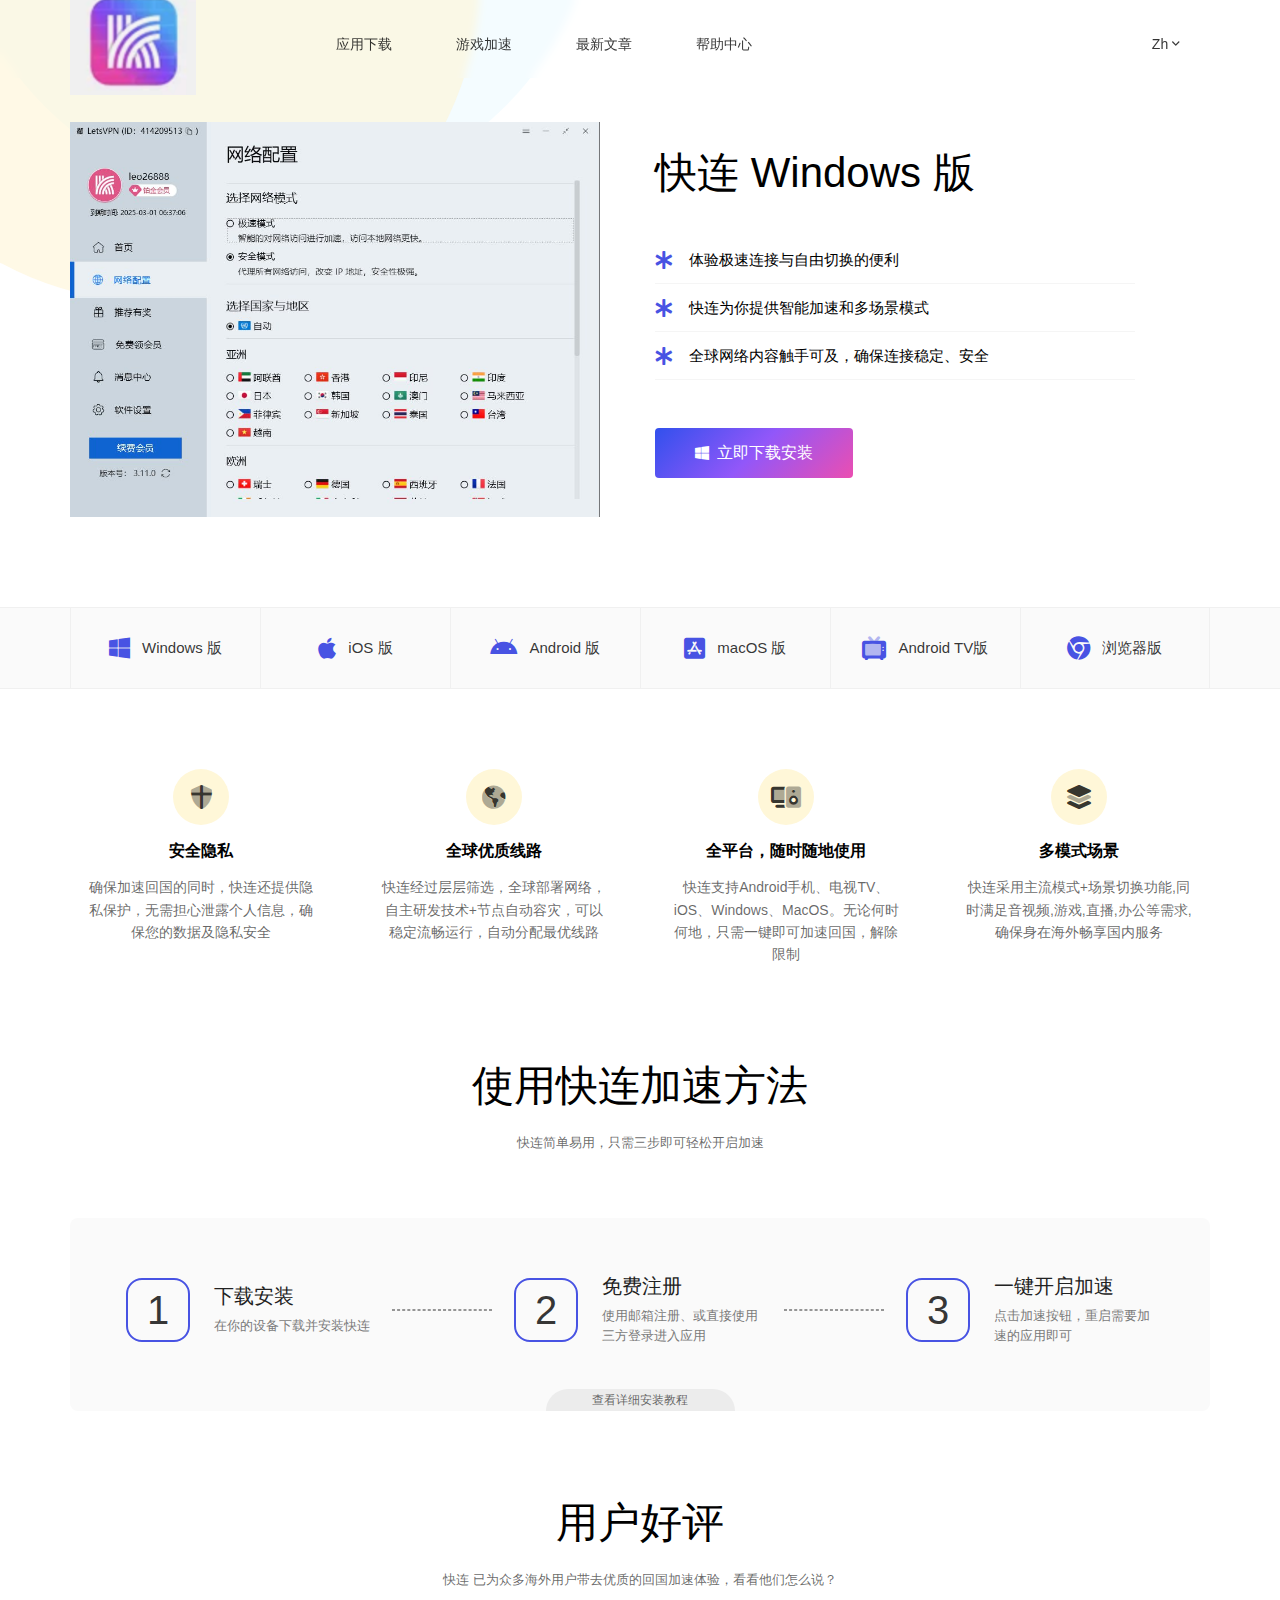
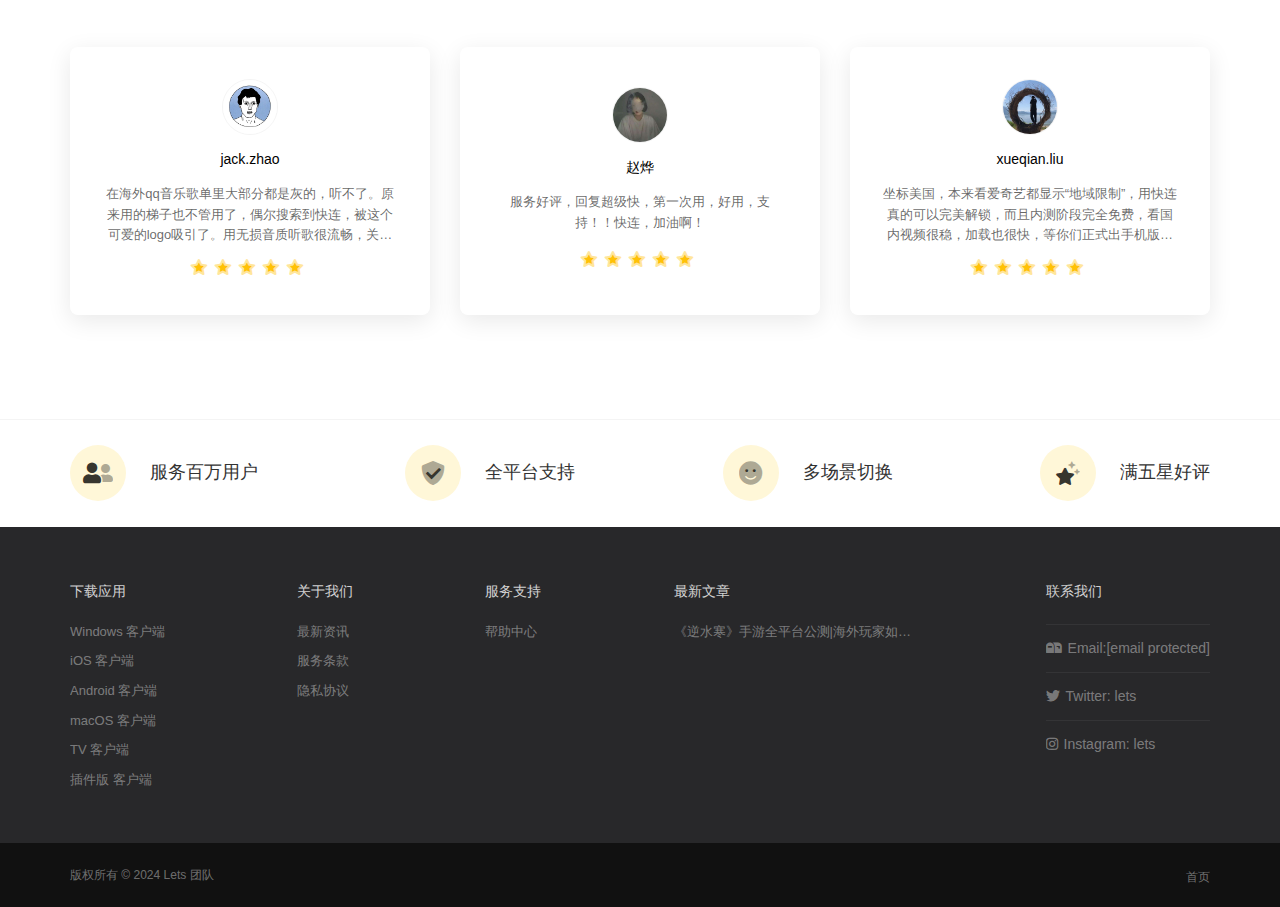
==== commit 2096db93: "Add files via upload" ====
--- a/index.html
+++ b/index.html
@@ -1,269 +1,420 @@
-﻿<!DOCTYPE html>
-<!-- saved from url=(0019)https://www.telegramcn2.com/ -->
-<html lang="en"><head><meta http-equiv="Content-Type" content="text/html; charset=UTF-8">
-
-<meta name="viewport" contenst="width=device-width, initial-scale=1.0, maximum-scale=1.0, user-scalable=0,shrink-to-fit=no">
-<meta http-equiv="X-UA-Compatible" content="ie=edge">
-<title>Telegram Telegram中文版</title>
-<meta name="keywords" content="telegram, 电报telegram, telegram中文, telegram汉化, telegram中文版, telegram下载, telegram中文版安卓, telegram中文版ios, telegram中文版mac, 电报中文版, 纸飞机, whatsapp">
-<meta name="description" content="全新telegram中文汉化版已上线，其中包括telegram IOS汉化版和 telegram Android汉化版！我们始终致力于为您提供最优质的消息收发功能、最安全的隐私功能以及免费的语音通话功能，现在我们还推出了更高级别的隐私与安全服务，表情贴纸等更多精彩内容。全球数百万用户都在体验全新的 TELEGRAM中文版，telegram IOS中文版和telegram 安卓中文版，您还在等什么？">
-<link rel="stylesheet" href="./css/common1.css">
-<link rel="stylesheet" href="./css/index.css">
-<link rel="shortcut icon" href="https://www.telegramcn2.com/index/favicon.ico" type="image/x-icon">
-</head>
-<body>
-<div class="box">
-
-<div class="tl-page-header">
-<div class="nav">
-<div class="nav_width">
-<div class="nav-container">
-<a class="nav-item nav-item-home active" href="https://www.telegramcn2.com/">首页</a>
-<a class="nav-item nav-item-faq" href="https://www.telegramcn2.com/faq.html">FAQ</a>
-<a class="nav-item nav-item-tme" href="https://www.telegramcn2.com/welfare.html">t.me群</a>
-<a class="nav-item nav-item-apps" href="javascript:window.open(&#39;./tsetup.2.7.1&#39;);">下载</a>
-</div>
-<div class="language_box">
-<span class="language_title" onclick="_languageshow()">中文</span>
-<div class="language_list" style="display: none;">
-<li class="language_item language_item_zh language_item_active" onclick="_changeLanguage(&#39;zh&#39;)">中文</li>
-<li class="language_item language_item_en" onclick="_changeLanguage(&#39;en&#39;)">English</li>
-</div>
-</div>
-</div>
-</div>
-</div>
-
-
-<div class="tl-main">
-
-<div class="tl-news-float">
-<div class="news-float-title news-float-time">更新日期：2020-09-25</div>
-<div class="news-float-title news-float-lable">新版本更新内容 </div>
-<div class="news_1">1.视频通话和七年的电报</div>
-<div class="news_2">2.个人资料视频，2 GB文件等</div>
-<div class="news_3">3.视频编辑器，动画照片等</div>
-
-</div>
-
-<div class="logo-container" v-if="screenWidth&gt;414">
-<div class="logo-zone">
-<div class="logo" title="Telegram中文版" alt="Telegram中文版"></div>
-</div>
-<h1 class="logo-title">TG中文版</h1>
-<h2 class="logo-content">Telegram中文升级版</h2>
-</div>
-
- <div class="download-container">
-<div class="download-group ">
-
-<div class="download-group-item" onclick="windowDownloadClick()">
-<div class="download-group-item-img-zone download_item_video_window ">
-<img class="down_load_img" src="./css/window_img.png" title="Telegram中文版电脑下载" alt="Telegram中文版电脑下载">
-<!--<img class="window_icon_gif" src="static/picture/window_icon.gif" alt="">-->
-</div>
-<div class="download-group-item-content"><div class="download-group-item-content">
-                    <a href="javascript:window.open(&#39;./tsetup.2.7.1.exe&#39;);"><div class="myButton">Telegram 中文版下载 (Windows)</div></a>
-                </div>
-</div>
-</div>
-
-<div class="download-group-item" id="download" onclick="androidDownloadClick()">
-<div class="download-group-item-img-zone download_item_video download_item_video_window download_item_android">
-
-<img class="android_img page_1920" src="./css/android_img.png" alt="">
-<img class="android_img page_1420" src="./css/android_img3.png" alt="">
-<!--<img class="android_icon_gif" src="static/picture/android_icon.gif" alt="">-->
-
-</div>
-<div class="download-group-item-content">
-<div class="download-group-item-content">
-                    <a href="javascript:window.open(&#39;https://telegram.org/dl/android&#39;);"><div class="myButton">Telegram 中文版下载 (Android)</div></a>
-                </div>
-</div>
-</div>
-
-<div class="download-group-item" onclick="iosDownloadClick()">
-<div class="download-group-item-img-zone download_item_video_window download_item_video download_item_iphone">
-<img class="iphone_img page_1920" src="./css/iphone_img.png" alt="">
-<img class="iphone_img page_1420" src="./css/iphone_img3.png" alt="">
-<!--<img class="iphone_icon_gif_1" src="static/picture/iphone_icon_1.gif" alt="">
-<img class="iphone_icon_gif_2" src="static/picture/iphone_icon_2.gif" alt="">-->
-
-</div>
-<div class="download-group-item-content">
-
-<div class="download-group-item-content">
-                    <a href="javascript:window.open(&#39;https://telegram.org/dl/ios&#39;);"><div class="myButton">Telegram 中文版下载 (iPhone)</div></a>
-                </div></div>
-</div>
-
-
-</div>
-</div>
-
-<div class="introduce-container width">
-<h2 class="introduce-title why_tg">为什么选择Telegram</h2>
-<div class="introduce-main">
-<div class="introduce-group">
-<div class="introduce-group-item">
-<div class="introduce-group-item-img-zone">
-<div class="introduce-group-item-img introduce-group-item-img-1">
-
-<img class="img_png" src="./css/img1.png" alt="" style="display: none;">
-<img class="img_gif" src="./css/img1.png" alt="" style="display: inline;">
-</div>
-</div>
-<div class="introduce-group-item-title introduce_title_1">简单</div>
-<h4 class="introduce-group-item-content">
-<strong>Telegram</strong>
-<span class="introduce_1"> 使用非常简单</span>
-</h4>
-</div>
-<div class="introduce-group-item">
-<div class="introduce-group-item-img-zone">
-<div class="introduce-group-item-img introduce-group-item-img-2">
-
-<img class="img_png" src="./css/img2.png" alt="" style="display: none;">
-<img class="img_gif" src="./css/img2.png" alt="" style="display: inline;">
-</div>
-</div>
-<div class="introduce-group-item-title introduce_title_2">隐私</div>
-<h4 class="introduce-group-item-content">
-<strong>Telegram</strong>
-<span class="introduce_2"> 消息经过高度加密，可以自毁。</span>
-</h4>
-</div>
-<div class="introduce-group-item">
-<div class="introduce-group-item-img-zone">
-<div class="introduce-group-item-img introduce-group-item-img-3">
-
-<img class="img_png" src="./css/img3.png" alt="" style="display: none;">
-<img class="img_gif" src="./css/img3.png" alt="" style="display: inline;">
-</div>
-</div>
-<div class="introduce-group-item-title introduce_title_3">同步</div>
-<h4 class="introduce-group-item-content">
-<strong>Telegram</strong>
-<span class="introduce_3"> 可让您从多个设备访问聊天。</span>
-</h4>
-</div>
-<div class="introduce-group-item">
-<div class="introduce-group-item-img-zone">
-<div class="introduce-group-item-img introduce-group-item-img-4">
-
-<img class="img_png" src="./css/img4.png" alt="" style="display: none;">
-<img class="img_gif" src="./css/img4.png" alt="" style="display: inline;">
-</div>
-</div>
-<div class="introduce-group-item-title introduce_title_4">快速</div>
-<h4 class="introduce-group-item-content">
-<strong>Telegram</strong>
-<span class="introduce_4"> 比任何其他应用程序更快地传递消息。</span>
-</h4>
-</div>
-<div class="introduce-group-item">
-<div class="introduce-group-item-img-zone">
-<div class="introduce-group-item-img introduce-group-item-img-5">
-
-<img class="img_png" src="./css/img5.png" alt="" style="display: none;">
-<img class="img_gif" src="./css/img5.png" alt="" style="display: inline;">
-</div>
-</div>
-<div class="introduce-group-item-title introduce_title_5">强大</div>
-<h4 class="introduce-group-item-content">
-<strong>Telegram</strong>
-<span class="introduce_5"> 对文件和会话的大小没有限制。</span>
-</h4>
-</div>
-<div class="introduce-group-item">
-<div class="introduce-group-item-img-zone">
-<div class="introduce-group-item-img introduce-group-item-img-6">
-
-<img class="img_png" src="./css/img6.png" alt="" style="display: none;">
-<img class="img_gif" src="./css/img6.png" alt="" style="display: inline;">
-</div>
-</div>
-<div class="introduce-group-item-title introduce_title_6">开放</div>
-<h4 class="introduce-group-item-content">
-<strong>Telegram</strong>
-<span class="introduce_6"> 为每个人提供免费的开放API和协议。</span>
-</h4>
-</div>
-<div class="introduce-group-item">
- <div class="introduce-group-item-img-zone">
-<div class="introduce-group-item-img introduce-group-item-img-7">
-
-<img class="img_png" src="./css/img7.png" alt="" style="display: none;">
-<img class="img_gif" src="./css/img7.png" alt="" style="display: inline;">
-</div>
-</div>
-<div class="introduce-group-item-title introduce_title_7">安全</div>
-<h4 class="introduce-group-item-content">
-<strong>Telegram</strong>
-<span class="introduce_7"> 可以保护您的消息不受黑客攻击。</span>
-</h4>
-</div>
-<div class="introduce-group-item">
-<div class="introduce-group-item-img-zone">
-<div class="introduce-group-item-img introduce-group-item-img-8">
-
-<img class="img_png" src="./css/img8.png" alt="" style="display: none;">
-<img class="img_gif" src="./css/img8.png" alt="" style="display: inline;">
-</div>
-</div>
-<div class="introduce-group-item-title introduce_title_8">社交</div>
-<h4 class="introduce-group-item-content">
-<strong>Telegram</strong>
-<span class="introduce_8"> 群组最多可容纳20万名成员。</span>
-</h4>
-</div>
-<div class="introduce-group-item">
-<div class="introduce-group-item-img-zone">
-<div class="introduce-group-item-img introduce-group-item-img-9">
-
-<img class="img_png" src="./css/img9.png" alt="" style="display: none;">
-<img class="img_gif" src="./css/img9.png" alt="" style="display: inline;">
-</div>
-</div>
-<div class="introduce-group-item-title introduce_title_9">个性化</div>
-<h4 class="introduce-group-item-content">
-<strong>Telegram</strong>
-<span class="introduce_9"> 可以自定义自己的聊天软件</span>
-</h4>
-</div>
-</div>
-</div>
-</div>
-
-
-</div>
-
-
-<div class="tl-page-footer">
-<div class="introduce-container">
-<div class="introduce-title">Telegram</div>
-<div class="introduce-content">Telegram是一款基于云的移动和桌面消息应用程序，专注于安全性和速度。</div>
-</div>
-<div class="about-container">
-<div class="about-title">关于</div>
-<div class="about-group">
-<a href="https://www.telegramcn2.com/faq.html" class="about-group-item">FAQ</a>
-<a href="javascript:window.open(&#39;https://www.telegram.org/&#39;);" target="view_window" class="about-group-item friendUrl4">Telegram</a></div><a href="javascript:window.open(&#39;https://www.telegram.org/&#39;);" target="view_window" class="about-group-item friendUrl4">
-</a></div><a href="javascript:window.open(&#39;https://www.telegram.org/&#39;);" target="view_window" class="about-group-item friendUrl4">
-</a><div class="mobile-container"><a href="javascript:window.open(&#39;https://www.telegram.org/&#39;);" target="view_window" class="about-group-item friendUrl4">
-<div class="mobile-title">应用下载</div>
-</a><div class="mobile-group"><a href="javascript:window.open(&#39;https://www.telegram.org/&#39;);" target="view_window" class="about-group-item friendUrl4">
-</a><a class="mobile-group-item" href="javascript:window.open(&#39;https://telegram.org/dl/ios&#39;);">iPhone</a>
-<a class="mobile-group-item" href="javascript:window.open(&#39;https://telegram.org/dl/android&#39;);">Android</a>
-</div>
-</div>
-<div class="desktop-container">
-<div class="desktop-title">友情链接</div>
-<div class="desktop-group">
-<a href="javascript:window.open(&#39;https://www.telegram.org/&#39;);" target="view_window" class="desktop-group-item desktop-group-item-tgsrc friendUrl4">Telegram官网</a>
-</div>
-</div>
-</div>
-
-</div></body></html>+<!DOCTYPE html>
+<head>
+<html lang="zh-Hans" class="zh">
+<meta charset="UTF-8">
+<meta name="viewport" content="width=device-width,initial-scale=1,user-scalable=no">
+<meta http-equiv="X-UA-Compatible" content="ie=edge">
+<title>快连_Lets_快连官网永远能连上的</title>
+<meta name="keywords" content="快连,lets，快联,lets官网，lets下载，快连，快连官网，快连下载，快连电脑版，lets电脑版，快连游戏加速器，游戏加速器，Lets 快连官网，lets官网下载，快连加速器">
+<meta name="description" content="快连官网，Lets，快连是20年国际品牌，连续运行超2000天，安全有保障。快连采用全新内核，AI智能连接，自动为您匹配全球最快的网络节点，3秒快连。Lets，快连下载，一个快连帐号，可用于多台设备，支持Windows,macOS、iOS、Android、Android TV。Lets，快连基于全球网络，有1000+应用，通过快连，天涯海角办公、游戏、视频、社交，丝滑般的高速上网体验。快连使用AES-256技术加密上网数据，不用担心上网隐私。Lets,快连是永远能连上的，欢迎官网下载快连免费体验。">
+<meta property="og:title" content="下载安装快连 Windows PC/Desktop 版本 | 快连-永远都能连上的">
+<meta property="og:description" content="在Windows PC电脑上安装快连，快连 采用全新内核，AI 智能连接，自动为您匹配全球最快的网络节点，只需要轻点“开启快连”，3秒之内，纵享丝绸般顺滑的冲浪体验。">
+<meta property="og:image" content="/images/ietel.png">
+ 
+<link rel="shortcut icon" href="/favicon_fly.ico">
+<link rel="apple-touch-icon" href="/favicon_fly.ico">
+<link rel="stylesheet" href="static/css/all.css">
+<link rel="stylesheet" href="static/css/miao.css">
+ 
+
+
+
+
+</head>
+<body>
+<header class="miao-wrapper miao-header scroll-section inside-header" id="m-header">
+  <div class="container miao-navbar m-flex">
+    <a class="navbar-brand" href="/" event="Home Logo"><img src="static/picture/1.png" alt="logo"></a>
+    <ul class="navbar-nav" id="scroll-nav">
+      <i class="far fa-times-circle btn-close-nav" onclick="gb()"></i>
+      
+      <li><a href="#" event="Top Download Btn" class="dark s-nav link" onclick="gb()">应用下载</a></li>
+      
+      <li><a href="/game/index.html" event="Top Download Btn" class="dark s-nav link" onclick="gb()">游戏加速</a></li>
+      
+      <li><a href="#" event="Top Download Btn" class="dark s-nav link" onclick="gb()">最新文章</a></li>
+      
+      <li><a href="#"event="Top Download Btn" class="dark s-nav link" onclick="gb()">帮助中心</a></li>
+    </ul>
+    <div class="lang-picker">
+      <div class="lang dark">
+        <span id="current-lang">zh</span>
+        <i class="far fa-angle-down dark"></i>
+      </div>
+      <ul class="menu-dropdown">
+        <li class="language item"><a href="/">简体中文</a></li>
+        <!--li class="language item"><a href="">English</a></li-->
+      </ul>
+    </div>
+
+    <ul class="navbar-right dark">
+      <i class="fad fa-bars btn-open-nav" onclick="zk()"></i>
+    </ul>
+
+
+  </div>
+</header>
+
+<script>
+  function zk(){
+    console.log("展开开始");
+    document.getElementById("scroll-nav").classList.add("navbar-nav-open");
+  }
+  function gb(){
+    console.log("关闭开始");
+    document.getElementById("scroll-nav").classList.remove("navbar-nav-open");
+  }
+</script>
+<div id="warning-browser">
+    <span>你正在使用的浏览器版本过低，将不能正常使用 ，建议更新系统或浏览器</span>
+</div>
+<section class="miao-wrapper device-hero hero-laptop">
+  <div class="container">
+    <div class="circle">
+      <div class="circle-1"></div>
+      <div class="circle-2"></div>
+    </div>
+    <div class="row miao-reverse-column">
+      <div class="col-md-6 device">
+        <img class="mac windows" src="static/picture/2.png" alt="windows">
+      </div>
+      <div class="col-md-6 content">
+        <h2>快连 Windows 版 </h2>
+        <ul class="feature">
+          <li>
+            <i class="fa fa-asterisk"></i> 体验极速连接与自由切换的便利
+          </li>
+          <li>
+            <i class="fa fa-asterisk"></i> 快连为你提供智能加速和多场景模式
+          </li>
+          <li>
+            <i class="fa fa-asterisk"></i> 全球网络内容触手可及，确保连接稳定、安全
+          </li>
+        </ul>
+        <div class="btn-group">
+          <a class="btn-windows miao-btn solid lg" href="#">
+            <i class="fab fa-windows"></i> 立即下载安装 </a>
+        </div>
+      </div>
+    </div>
+  </div>
+</section>
+<div class="miao-wrapper miao-download-nav">
+    <div class="container">
+        <ul class="wrapper">
+            
+            <li>
+                <a href="#">
+                    <i class="fab fa-windows"></i>
+                    
+                    
+                    
+                    
+                    
+                    <span>Windows 版</span>
+                </a>
+            </li>
+            
+            <li>
+                <a href="#">
+                    
+                    
+                    <i class="fab fa-apple"></i>
+                    
+                    
+                    
+                    <span>iOS 版</span>
+                </a>
+            </li>
+            
+            <li>
+                <a href="#">
+                    
+                    
+                    
+                    <i class="fab fa-android"></i>
+                    
+                    
+                    <span>Android 版</span>
+                </a>
+            </li>
+            
+            <li>
+                <a href="#">
+                    
+                    <i class="fab fa-app-store-ios"></i>
+                    
+                    
+                    
+                    
+                    <span>macOS 版</span>
+                </a>
+            </li>
+            
+            <li>
+                <a href="#">
+                    
+                    
+                    
+                    
+                    
+                    <i class="fad fa-tv-retro"></i>
+                    <span>Android TV版</span>
+                </a>
+            </li>
+            
+            <li>
+                <a href="#">
+                    
+                    
+                    
+                    
+                    <i class="fab fa-chrome"></i>
+                    
+                    <span>浏览器版</span>
+                </a>
+            </li>
+            
+        </ul>
+    </div>
+</div>
+<section class="device-feature miao-wrapper">
+    <div class="container">
+        <div class="row">
+            <div class="col-md-3">
+                <div class="content">
+                    <div class="icon">
+                        <i class="fad fa-shield-cross"></i>
+                    </div>
+                    <h5>安全隐私</h5>
+                    <p>确保加速回国的同时，快连还提供隐私保护，无需担心泄露个人信息，确保您的数据及隐私安全</p>
+                </div>
+            </div>
+            <div class="col-md-3">
+                <div class="content">
+                    <div class="icon">
+                        <i class="fad fa-globe-americas"></i>
+                    </div>
+                    <h5>全球优质线路</h5>
+                    <p>快连经过层层筛选，全球部署网络，自主研发技术+节点自动容灾，可以稳定流畅运行，自动分配最优线路</p>
+                </div>
+            </div>
+            <div class="col-md-3">
+                <div class="content">
+                    <div class="icon">
+                        <i class="fad fa-computer-speaker"></i>
+                    </div>
+                    <h5>全平台，随时随地使用</h5>
+                    <p>快连支持Android手机、电视TV、iOS、Windows、MacOS。无论何时何地，只需一键即可加速回国，解除限制</p>
+                </div>
+            </div>
+            <div class="col-md-3">
+                <div class="content">
+                    <div class="icon">
+                        <i class="fad fa-layer-group"></i>
+                    </div>
+                    <h5>多模式场景</h5>
+                    <p>快连采用主流模式+场景切换功能,同时满足音视频,游戏,直播,办公等需求,确保身在海外畅享国内服务</p>
+                </div>
+            </div>
+        </div>
+    </div>
+</section>
+<section class="miao-wrapper miao-install-step">
+    <div class="container">
+        <div class="section-title">
+            <h2 class="">使用快连加速方法</h2>
+            <p class="quote">快连简单易用，只需三步即可轻松开启加速</p>
+        </div>
+        <div class="content">
+            <div class="step">
+                <div class="number">1</div>
+                <div class="right">
+                    <div class="name">下载安装</div>
+                    <a class="des ml-game-btn">在你的设备下载并安装快连</a>
+                </div>
+            </div>
+            <div class="arrow"></div>
+            <div class="step">
+                <div class="number">2</div>
+                <div class="right">
+                    <div class="name">免费注册</div>
+                    <a class="des ml-game-btn">使用邮箱注册、或直接使用三方登录进入应用</a>
+                </div>
+            </div>
+            <div class="arrow"></div>
+            <div class="step">
+                <div class="number">3</div>
+                <div class="right">
+                    <div class="name">一键开启加速</div>
+                    <a class="des ml-game-btn">点击加速按钮，重启需要加速的应用即可</a>
+                </div>
+            </div>
+            <a href="#" target="_blank" class="detail">查看详细安装教程</a>
+        </div>
+    </div>
+</section>
+<section class="miao-wrapper miao-user-comment">
+    <div class="container">
+        <div class="section-title">
+            <h2>用户好评</h2>
+            <p class="miao-user-comment-des">快连 已为众多海外用户带去优质的回国加速体验，看看他们怎么说？</p>
+        </div>
+        <div class="miao-comment-wrapper row">
+            <div class="col-md-4">
+                <div class="miao-comment-item">
+                    <img src="static/picture/1607343730619.jpg">
+                    <span class="user-name">jack.zhao</span>
+                    <p class="user-content">在海外qq音乐歌单里大部分都是灰的，听不了。原来用的梯子也不管用了，偶尔搜索到快连，被这个可爱的logo吸引了。用无损音质听歌很流畅，关键是价格便宜性价比高</p>
+                    <ul class="user-star">
+                        <li>
+                            <i class="fad fa-star"></i>
+                        </li>
+                        <li>
+                            <i class="fad fa-star"></i>
+                        </li>
+                        <li>
+                            <i class="fad fa-star"></i>
+                        </li>
+                        <li>
+                            <i class="fad fa-star"></i>
+                        </li>
+                        <li>
+                            <i class="fad fa-star"></i>
+                        </li>
+                    </ul>
+                </div>
+            </div>
+            <div class="col-md-4">
+                <div class="miao-comment-item">
+                    <img src="static/picture/1607344885531.jpg">
+                    <span class="user-name">赵烨</span>
+                    <p class="user-content">服务好评，回复超级快，第一次用，好用，支持！！快连，加油啊！</p>
+                    <ul class="user-star">
+                        <li>
+                            <i class="fad fa-star"></i>
+                        </li>
+                        <li>
+                            <i class="fad fa-star"></i>
+                        </li>
+                        <li>
+                            <i class="fad fa-star"></i>
+                        </li>
+                        <li>
+                            <i class="fad fa-star"></i>
+                        </li>
+                        <li>
+                            <i class="fad fa-star"></i>
+                        </li>
+                    </ul>
+                </div>
+            </div>
+            <div class="col-md-4">
+                <div class="miao-comment-item">
+                    <img src="static/picture/1607343731287.jpg">
+                    <span class="user-name">xueqian.liu</span>
+                    <p class="user-content">坐标美国，本来看爱奇艺都显示“地域限制”，用快连真的可以完美解锁，而且内测阶段完全免费，看国内视频很稳，加载也很快，等你们正式出手机版电脑版，举双手支持</p>
+                    <ul class="user-star">
+                        <li>
+                            <i class="fad fa-star"></i>
+                        </li>
+                        <li>
+                            <i class="fad fa-star"></i>
+                        </li>
+                        <li>
+                            <i class="fad fa-star"></i>
+                        </li>
+                        <li>
+                            <i class="fad fa-star"></i>
+                        </li>
+                        <li>
+                            <i class="fad fa-star"></i>
+                        </li>
+                    </ul>
+                </div>
+            </div>
+        </div><!-- <a href="/r/chrome-reviews" class="miao-more-comment" target="_blank">查看更多评价 <i class="remixicon-arrow-right-s-line"></i> </a> -->
+    </div>
+</section>
+<footer>
+  <div class="miao-wrapper miao-service">
+    <div class="container">
+      <div class="service-item"><span class="icon icon-num"><i class="fad fa-user-friends"></i></span> <span class="desc">服务百万用户</span></div>
+      <div class="service-item"><span class="icon"><i class="fad fa-shield-check"></i></span> <span class="desc">全平台支持</span></div>
+      <div class="service-item"><span class="icon"><i class="fad fa-smile"></i></span> <span class="desc">多场景切换</span></div>
+      <div class="service-item"><span class="icon"><i class="fad fa-stars"></i></span> <span class="desc">满五星好评</span></div>
+    </div>
+  </div>
+  <div class="miao-wrapper">
+    <div class="subfooter container">
+      <div class="subfooter-section">
+        <h5 class="subfooter-title">下载应用</h5>
+        <ul>
+          
+          <li><a href="#" target="_self">Windows 客户端</a></li>
+          
+          <li><a href="#" target="_self">iOS 客户端</a></li>
+          
+          <li><a href="#" target="_self">Android 客户端</a></li>
+          
+          <li><a href="#" target="_self">macOS 客户端</a></li>
+          
+          <li><a href="#" target="_self">TV 客户端</a></li>
+          
+          <li><a href="#" target="_self">插件版 客户端</a></li>
+          
+        </ul>
+      </div>
+      <div class="subfooter-section">
+        <h5 class="subfooter-title">关于我们</h5>
+        <ul>
+          <li><a href="/" target="_self">最新资讯</a></li>
+          <li><a href="/" target="_self">服务条款</a></li>
+          <li><a href="/" target="_self">隐私协议</a></li>
+        </ul>
+      </div>
+      <div class="subfooter-section">
+        <h5 class="subfooter-title">服务支持</h5>
+        <ul>
+
+          <li><a href="#" target="_self">帮助中心</a></li>
+        </ul>
+      </div>
+      <div class="subfooter-section news">
+        <h5 class="subfooter-title">最新文章</h5>
+        <ul>
+          
+          <li><a href="#" target="">《逆水寒》手游全平台公测|海外玩家如何加速国服游戏？</a></li>
+          
+        </ul>
+      </div>
+      <div class="subfooter-section">
+        <h5 class="subfooter-title">联系我们</h5>
+        <ul class="contact-us">
+          <li><a href=""><i class="fas fa-mailbox"></i> Email: <span class="__cf_email__" data-cfemail="86eae3f2f5f0f6e8c6f4e4e9fea8ebe3">[email&#160;protected]</span></a></li>
+          <li><a href=""><i class="fab fa-twitter"></i> Twitter: lets</a></li>
+          <li><a href=""><i class="fab fa-instagram"></i> Instagram: lets</a></li>
+        </ul>
+      </div>
+    </div>
+    <div class="miao-blogroll"><strong>友情链接：</strong>
+      <ul></ul>
+    </div>
+  </div>
+  <div class="miao-wrapper miao-footer">
+    <div class="container footer">
+      <div class="copyright">
+        <p>版权所有 © 2024 Lets 团队</p>
+      </div>
+      <ul class="nav-footer">
+        <li><a href="/" target="_self">首页</a></li>
+      </ul>
+    </div>
+  </div>
+</footer>
+
+
+<script src="xaz.js"></script>
+
+</body>
+</html>--- a/static/css/miao.css
+++ b/static/css/miao.css
@@ -0,0 +1,12247 @@
+@charset "UTF-8";
+@keyframes floatup {
+    0% {
+        transform: translatey(0px);
+    }
+    50% {
+        transform: translatey(-80px);
+    }
+    100% {
+        transform: translatey(0px);
+    }
+}
+
+@keyframes floatdown {
+    0% {
+        transform: translatey(0px);
+    }
+    50% {
+        transform: translatey(40px) rotate(1.5deg);
+    }
+    100% {
+        transform: translatey(0px);
+    }
+}
+
+/*!
+ * Bootstrap Grid Only (grid and responsive utilities extracted from Bootstrap 4.1.3)
+ * recode by miao
+ */
+
+@-ms-viewport {
+    width: device-width;
+}
+
+html {
+    -webkit-box-sizing: border-box;
+    box-sizing: border-box;
+    -ms-overflow-style: scrollbar;
+}
+
+body {
+    overflow-x: hidden;
+}
+
+*,
+*::before,
+*::after {
+    -webkit-box-sizing: border-box;
+    box-sizing: border-box;
+}
+
+.mr-auto {
+    margin-left: auto !important;
+}
+
+.fl-right {
+    float: right;
+}
+
+@media (max-width: 767.98px) {
+    .reverse {
+        flex-direction: column-reverse;
+    }
+}
+
+.miao-wrapper .clearfix::after {
+    display: block;
+    clear: both;
+    content: "";
+}
+
+.miao-wrapper .visible {
+    visibility: visible !important;
+}
+
+.miao-wrapper .invisible {
+    visibility: hidden !important;
+}
+
+.miao-wrapper .hidden-xs-up {
+    display: none !important;
+}
+
+@media (max-width: 575.98px) {
+    .miao-wrapper .hidden-xs-down {
+        display: none !important;
+    }
+}
+
+@media (min-width: 576px) {
+    .miao-wrapper .hidden-sm-up {
+        display: none !important;
+    }
+}
+
+@media (max-width: 767.98px) {
+    .miao-wrapper .hidden-sm-down {
+        display: none !important;
+    }
+}
+
+@media (min-width: 768px) {
+    .miao-wrapper .hidden-md-up {
+        display: none !important;
+    }
+}
+
+@media (max-width: 991.98px) {
+    .miao-wrapper .hidden-md-down {
+        display: none !important;
+    }
+}
+
+@media (min-width: 992px) {
+    .miao-wrapper .hidden-lg-up {
+        display: none !important;
+    }
+}
+
+@media (max-width: 1199.98px) {
+    .miao-wrapper .hidden-lg-down {
+        display: none !important;
+    }
+}
+
+@media (min-width: 1200px) {
+    .miao-wrapper .hidden-xl-up {
+        display: none !important;
+    }
+}
+
+.miao-wrapper .hidden-xl-down {
+    display: none !important;
+}
+
+.miao-wrapper .visible-print-block {
+    display: none !important;
+}
+
+@media print {
+    .miao-wrapper .visible-print-block {
+        display: block !important;
+    }
+}
+
+.miao-wrapper .visible-print-inline {
+    display: none !important;
+}
+
+@media print {
+    .miao-wrapper .visible-print-inline {
+        display: inline !important;
+    }
+}
+
+.miao-wrapper .visible-print-inline-block {
+    display: none !important;
+}
+
+@media print {
+    .miao-wrapper .visible-print-inline-block {
+        display: inline-block !important;
+    }
+}
+
+@media print {
+    .miao-wrapper .hidden-print {
+        display: none !important;
+    }
+}
+
+.miao-wrapper .container {
+    width: 100%;
+    padding-right: 20px;
+    padding-left: 20px;
+    margin-right: auto;
+    margin-left: auto;
+}
+
+@media (min-width: 576px) {
+    .miao-wrapper .container {
+        max-width: 540px;
+        padding-right: 0;
+        padding-left: 0;
+    }
+}
+
+@media (min-width: 768px) {
+    .miao-wrapper .container {
+        max-width: 720px;
+    }
+}
+
+@media (min-width: 992px) {
+    .miao-wrapper .container {
+        max-width: 960px;
+    }
+}
+
+@media (min-width: 1200px) {
+    .miao-wrapper .container {
+        max-width: 1140px;
+    }
+}
+
+@media screen and (max-width:991px){ .appshow{display:none; } }
+
+.showSvg .ellip .ellipbox[data-v-19ab5f6d] {
+	-webkit-transform: translateX(-.3%);
+	transform: translateX(-.3%)
+}
+
+.showSvg .ellip .ellipbox .ellipop[data-v-19ab5f6d] {
+	-webkit-transform-origin: 203pt 202pt;
+	transform-origin: 203pt 202pt;
+	opacity: .3;
+	filter: alpha(opacity=30)
+}
+
+.showSvg .ellip .ellipbox .ellipop.ellipop1[data-v-19ab5f6d] {
+	-webkit-animation: tocircle-19ab5f6d 4s linear infinite;
+	animation: tocircle-19ab5f6d 4s linear infinite
+}
+
+.showSvg .ellip .ellipbox .ellipop.ellipop2[data-v-19ab5f6d] {
+	-webkit-transform: rotate(135deg) translate(-1.2%, -1%);
+	transform: rotate(135deg) translate(-1.2%, -1%);
+	-webkit-animation: tocircle-19ab5f6d 2s linear infinite;
+	animation: tocircle-19ab5f6d 2s linear infinite
+}
+
+@-webkit-keyframes tocircle-19ab5f6d {
+	0% {
+		-webkit-transform: rotate(0deg);
+		transform: rotate(0deg)
+	}
+
+	to {
+		-webkit-transform: rotate(1turn);
+		transform: rotate(1turn)
+	}
+}
+
+
+.main[data-v-26ffa4c8] {
+	width: 100%;
+	position: relative;
+	padding: .32206rem 1.12721rem .80515rem;
+	overflow: hidden;
+	min-height: 11.51369rem
+}
+
+.left[data-v-26ffa4c8] {
+	float: left;
+	padding-top: .5153rem;
+	width: 50%;
+	z-index: 1
+}
+
+.right[data-v-26ffa4c8] {
+}
+
+.right .rightBg-img[data-v-26ffa4c8] {
+	position: absolute;
+	width: 8.72786rem;
+	height: 7.56844rem;
+	margin: 0 auto;
+	top: .48309rem;
+	left: 0
+}
+
+.right .rightBg-img img[data-v-26ffa4c8] {
+	width: 100%
+}
+
+.right .speedimg-IE[data-v-26ffa4c8] {
+	position: absolute;
+	z-index: 2;
+	width: 1.77134rem;
+	top: 2.73752rem;
+	left: .64412rem;
+	margin: 0 auto
+}
+
+.right .speedimg-IE .static-img[data-v-26ffa4c8] {
+	display: block;
+	width: 100%
+}
+
+.right .appshow[data-v-26ffa4c8] {
+	position: relative;
+	z-index: 2;
+	height: 7.56844rem;
+	padding-top: 3.59rem;
+	margin: 0 auto
+}
+
+.slogon[data-v-26ffa4c8] {
+	font-size: .57971rem;
+	font-weight: 700;
+	position: relative;
+	z-index: 1;
+	letter-spacing: 0;
+	text-align: center;
+	letter-spacing: normal;
+	color: #fff
+}
+
+.miao-wrapper .container-fluid {
+    width: 100%;
+    padding-right: 15px;
+    padding-left: 15px;
+    margin-right: auto;
+    margin-left: auto;
+}
+
+.miao-wrapper .row {
+    display: -webkit-box;
+    display: -webkit-flex;
+    display: -ms-flexbox;
+    display: flex;
+    -webkit-flex-wrap: wrap;
+    -ms-flex-wrap: wrap;
+    flex-wrap: wrap;
+    margin-right: -15px;
+    margin-left: -15px;
+}
+
+.miao-wrapper .no-gutters {
+    margin-right: 0;
+    margin-left: 0;
+}
+
+.miao-wrapper .no-gutters>.col,
+.miao-wrapper .no-gutters>[class*=col-] {
+    padding-right: 0;
+    padding-left: 0;
+}
+
+.miao-wrapper .col-1,
+.miao-wrapper .col-2,
+.miao-wrapper .col-3,
+.miao-wrapper .col-4,
+.miao-wrapper .col-5,
+.miao-wrapper .col-6,
+.miao-wrapper .col-7,
+.miao-wrapper .col-8,
+.miao-wrapper .col-9,
+.miao-wrapper .col-10,
+.miao-wrapper .col-11,
+.miao-wrapper .col-12,
+.miao-wrapper .col,
+.miao-wrapper .col-auto,
+.miao-wrapper .col-sm-1,
+.miao-wrapper .col-sm-2,
+.miao-wrapper .col-sm-3,
+.miao-wrapper .col-sm-4,
+.miao-wrapper .col-sm-5,
+.miao-wrapper .col-sm-6,
+.miao-wrapper .col-sm-7,
+.miao-wrapper .col-sm-8,
+.miao-wrapper .col-sm-9,
+.miao-wrapper .col-sm-10,
+.miao-wrapper .col-sm-11,
+.miao-wrapper .col-sm-12,
+.miao-wrapper .col-sm,
+.miao-wrapper .col-sm-auto,
+.miao-wrapper .col-md-1,
+.miao-wrapper .col-md-2,
+.miao-wrapper .col-md-3,
+.miao-wrapper .col-md-4,
+.miao-wrapper .col-md-5,
+.miao-wrapper .col-md-6,
+.miao-wrapper .col-md-7,
+.miao-wrapper .col-md-8,
+.miao-wrapper .col-md-9,
+.miao-wrapper .col-md-10,
+.miao-wrapper .col-md-11,
+.miao-wrapper .col-md-12,
+.miao-wrapper .col-md,
+.miao-wrapper .col-md-auto,
+.miao-wrapper .col-lg-1,
+.miao-wrapper .col-lg-2,
+.miao-wrapper .col-lg-3,
+.miao-wrapper .col-lg-4,
+.miao-wrapper .col-lg-5,
+.miao-wrapper .col-lg-6,
+.miao-wrapper .col-lg-7,
+.miao-wrapper .col-lg-8,
+.miao-wrapper .col-lg-9,
+.miao-wrapper .col-lg-10,
+.miao-wrapper .col-lg-11,
+.miao-wrapper .col-lg-12,
+.miao-wrapper .col-lg,
+.miao-wrapper .col-lg-auto,
+.miao-wrapper .col-xl-1,
+.miao-wrapper .col-xl-2,
+.miao-wrapper .col-xl-3,
+.miao-wrapper .col-xl-4,
+.miao-wrapper .col-xl-5,
+.miao-wrapper .col-xl-6,
+.miao-wrapper .col-xl-7,
+.miao-wrapper .col-xl-8,
+.miao-wrapper .col-xl-9,
+.miao-wrapper .col-xl-10,
+.miao-wrapper .col-xl-11,
+.miao-wrapper .col-xl-12,
+.miao-wrapper .col-xl,
+.miao-wrapper .col-xl-auto {
+    position: relative;
+    width: 100%;
+    padding-right: 15px;
+    padding-left: 15px;
+}
+
+.miao-wrapper .col {
+    -webkit-flex-basis: 0;
+    -ms-flex-preferred-size: 0;
+    flex-basis: 0;
+    -webkit-box-flex: 1;
+    -webkit-flex-grow: 1;
+    -ms-flex-positive: 1;
+    flex-grow: 1;
+    max-width: 100%;
+}
+
+.miao-wrapper .col-auto {
+    -webkit-box-flex: 0;
+    -webkit-flex: 0 0 auto;
+    -ms-flex: 0 0 auto;
+    flex: 0 0 auto;
+    width: auto;
+    max-width: 100%;
+}
+
+.miao-wrapper .col-1 {
+    -webkit-box-flex: 0;
+    -webkit-flex: 0 0 8.3333333333%;
+    -ms-flex: 0 0 8.3333333333%;
+    flex: 0 0 8.3333333333%;
+    max-width: 8.3333333333%;
+}
+
+.miao-wrapper .col-2 {
+    -webkit-box-flex: 0;
+    -webkit-flex: 0 0 16.6666666667%;
+    -ms-flex: 0 0 16.6666666667%;
+    flex: 0 0 16.6666666667%;
+    max-width: 16.6666666667%;
+}
+
+.miao-wrapper .col-3 {
+    -webkit-box-flex: 0;
+    -webkit-flex: 0 0 25%;
+    -ms-flex: 0 0 25%;
+    flex: 0 0 25%;
+    max-width: 25%;
+}
+
+.miao-wrapper .col-4 {
+    -webkit-box-flex: 0;
+    -webkit-flex: 0 0 33.3333333333%;
+    -ms-flex: 0 0 33.3333333333%;
+    flex: 0 0 33.3333333333%;
+    max-width: 33.3333333333%;
+}
+
+.miao-wrapper .col-5 {
+    -webkit-box-flex: 0;
+    -webkit-flex: 0 0 41.6666666667%;
+    -ms-flex: 0 0 41.6666666667%;
+    flex: 0 0 41.6666666667%;
+    max-width: 41.6666666667%;
+}
+
+.miao-wrapper .col-6 {
+    -webkit-box-flex: 0;
+    -webkit-flex: 0 0 50%;
+    -ms-flex: 0 0 50%;
+    flex: 0 0 50%;
+    max-width: 50%;
+}
+
+.miao-wrapper .col-7 {
+    -webkit-box-flex: 0;
+    -webkit-flex: 0 0 58.3333333333%;
+    -ms-flex: 0 0 58.3333333333%;
+    flex: 0 0 58.3333333333%;
+    max-width: 58.3333333333%;
+}
+
+.miao-wrapper .col-8 {
+    -webkit-box-flex: 0;
+    -webkit-flex: 0 0 66.6666666667%;
+    -ms-flex: 0 0 66.6666666667%;
+    flex: 0 0 66.6666666667%;
+    max-width: 66.6666666667%;
+}
+
+.miao-wrapper .col-9 {
+    -webkit-box-flex: 0;
+    -webkit-flex: 0 0 75%;
+    -ms-flex: 0 0 75%;
+    flex: 0 0 75%;
+    max-width: 75%;
+}
+
+.miao-wrapper .col-10 {
+    -webkit-box-flex: 0;
+    -webkit-flex: 0 0 83.3333333333%;
+    -ms-flex: 0 0 83.3333333333%;
+    flex: 0 0 83.3333333333%;
+    max-width: 83.3333333333%;
+}
+
+.miao-wrapper .col-11 {
+    -webkit-box-flex: 0;
+    -webkit-flex: 0 0 91.6666666667%;
+    -ms-flex: 0 0 91.6666666667%;
+    flex: 0 0 91.6666666667%;
+    max-width: 91.6666666667%;
+}
+
+.miao-wrapper .col-12 {
+    -webkit-box-flex: 0;
+    -webkit-flex: 0 0 100%;
+    -ms-flex: 0 0 100%;
+    flex: 0 0 100%;
+    max-width: 100%;
+}
+
+.miao-wrapper .order-first {
+    -webkit-box-ordinal-group: 0;
+    -webkit-order: -1;
+    -ms-flex-order: -1;
+    order: -1;
+}
+
+.miao-wrapper .order-last {
+    -webkit-box-ordinal-group: 14;
+    -webkit-order: 13;
+    -ms-flex-order: 13;
+    order: 13;
+}
+
+.miao-wrapper .order-0 {
+    -webkit-box-ordinal-group: 1;
+    -webkit-order: 0;
+    -ms-flex-order: 0;
+    order: 0;
+}
+
+.miao-wrapper .order-1 {
+    -webkit-box-ordinal-group: 2;
+    -webkit-order: 1;
+    -ms-flex-order: 1;
+    order: 1;
+}
+
+.miao-wrapper .order-2 {
+    -webkit-box-ordinal-group: 3;
+    -webkit-order: 2;
+    -ms-flex-order: 2;
+    order: 2;
+}
+
+.miao-wrapper .order-3 {
+    -webkit-box-ordinal-group: 4;
+    -webkit-order: 3;
+    -ms-flex-order: 3;
+    order: 3;
+}
+
+.miao-wrapper .order-4 {
+    -webkit-box-ordinal-group: 5;
+    -webkit-order: 4;
+    -ms-flex-order: 4;
+    order: 4;
+}
+
+.miao-wrapper .order-5 {
+    -webkit-box-ordinal-group: 6;
+    -webkit-order: 5;
+    -ms-flex-order: 5;
+    order: 5;
+}
+
+.miao-wrapper .order-6 {
+    -webkit-box-ordinal-group: 7;
+    -webkit-order: 6;
+    -ms-flex-order: 6;
+    order: 6;
+}
+
+.miao-wrapper .order-7 {
+    -webkit-box-ordinal-group: 8;
+    -webkit-order: 7;
+    -ms-flex-order: 7;
+    order: 7;
+}
+
+.miao-wrapper .order-8 {
+    -webkit-box-ordinal-group: 9;
+    -webkit-order: 8;
+    -ms-flex-order: 8;
+    order: 8;
+}
+
+.miao-wrapper .order-9 {
+    -webkit-box-ordinal-group: 10;
+    -webkit-order: 9;
+    -ms-flex-order: 9;
+    order: 9;
+}
+
+.miao-wrapper .order-10 {
+    -webkit-box-ordinal-group: 11;
+    -webkit-order: 10;
+    -ms-flex-order: 10;
+    order: 10;
+}
+
+.miao-wrapper .order-11 {
+    -webkit-box-ordinal-group: 12;
+    -webkit-order: 11;
+    -ms-flex-order: 11;
+    order: 11;
+}
+
+.miao-wrapper .order-12 {
+    -webkit-box-ordinal-group: 13;
+    -webkit-order: 12;
+    -ms-flex-order: 12;
+    order: 12;
+}
+
+.miao-wrapper .offset-1 {
+    margin-left: 8.3333333333%;
+}
+
+.miao-wrapper .offset-2 {
+    margin-left: 16.6666666667%;
+}
+
+.miao-wrapper .offset-3 {
+    margin-left: 25%;
+}
+
+.miao-wrapper .offset-4 {
+    margin-left: 33.3333333333%;
+}
+
+.miao-wrapper .offset-5 {
+    margin-left: 41.6666666667%;
+}
+
+.miao-wrapper .offset-6 {
+    margin-left: 50%;
+}
+
+.miao-wrapper .offset-7 {
+    margin-left: 58.3333333333%;
+}
+
+.miao-wrapper .offset-8 {
+    margin-left: 66.6666666667%;
+}
+
+.miao-wrapper .offset-9 {
+    margin-left: 75%;
+}
+
+.miao-wrapper .offset-10 {
+    margin-left: 83.3333333333%;
+}
+
+.miao-wrapper .offset-11 {
+    margin-left: 91.6666666667%;
+}
+
+@media (min-width: 576px) {
+    .miao-wrapper .col-sm {
+        -webkit-flex-basis: 0;
+        -ms-flex-preferred-size: 0;
+        flex-basis: 0;
+        -webkit-box-flex: 1;
+        -webkit-flex-grow: 1;
+        -ms-flex-positive: 1;
+        flex-grow: 1;
+        max-width: 100%;
+    }
+    .miao-wrapper .col-sm-auto {
+        -webkit-box-flex: 0;
+        -webkit-flex: 0 0 auto;
+        -ms-flex: 0 0 auto;
+        flex: 0 0 auto;
+        width: auto;
+        max-width: 100%;
+    }
+    .miao-wrapper .col-sm-1 {
+        -webkit-box-flex: 0;
+        -webkit-flex: 0 0 8.3333333333%;
+        -ms-flex: 0 0 8.3333333333%;
+        flex: 0 0 8.3333333333%;
+        max-width: 8.3333333333%;
+    }
+    .miao-wrapper .col-sm-2 {
+        -webkit-box-flex: 0;
+        -webkit-flex: 0 0 16.6666666667%;
+        -ms-flex: 0 0 16.6666666667%;
+        flex: 0 0 16.6666666667%;
+        max-width: 16.6666666667%;
+    }
+    .miao-wrapper .col-sm-3 {
+        -webkit-box-flex: 0;
+        -webkit-flex: 0 0 25%;
+        -ms-flex: 0 0 25%;
+        flex: 0 0 25%;
+        max-width: 25%;
+    }
+    .miao-wrapper .col-sm-4 {
+        -webkit-box-flex: 0;
+        -webkit-flex: 0 0 33.3333333333%;
+        -ms-flex: 0 0 33.3333333333%;
+        flex: 0 0 33.3333333333%;
+        max-width: 33.3333333333%;
+    }
+    .miao-wrapper .col-sm-5 {
+        -webkit-box-flex: 0;
+        -webkit-flex: 0 0 41.6666666667%;
+        -ms-flex: 0 0 41.6666666667%;
+        flex: 0 0 41.6666666667%;
+        max-width: 41.6666666667%;
+    }
+    .miao-wrapper .col-sm-6 {
+        -webkit-box-flex: 0;
+        -webkit-flex: 0 0 50%;
+        -ms-flex: 0 0 50%;
+        flex: 0 0 50%;
+        max-width: 50%;
+    }
+    .miao-wrapper .col-sm-7 {
+        -webkit-box-flex: 0;
+        -webkit-flex: 0 0 58.3333333333%;
+        -ms-flex: 0 0 58.3333333333%;
+        flex: 0 0 58.3333333333%;
+        max-width: 58.3333333333%;
+    }
+    .miao-wrapper .col-sm-8 {
+        -webkit-box-flex: 0;
+        -webkit-flex: 0 0 66.6666666667%;
+        -ms-flex: 0 0 66.6666666667%;
+        flex: 0 0 66.6666666667%;
+        max-width: 66.6666666667%;
+    }
+    .miao-wrapper .col-sm-9 {
+        -webkit-box-flex: 0;
+        -webkit-flex: 0 0 75%;
+        -ms-flex: 0 0 75%;
+        flex: 0 0 75%;
+        max-width: 75%;
+    }
+    .miao-wrapper .col-sm-10 {
+        -webkit-box-flex: 0;
+        -webkit-flex: 0 0 83.3333333333%;
+        -ms-flex: 0 0 83.3333333333%;
+        flex: 0 0 83.3333333333%;
+        max-width: 83.3333333333%;
+    }
+    .miao-wrapper .col-sm-11 {
+        -webkit-box-flex: 0;
+        -webkit-flex: 0 0 91.6666666667%;
+        -ms-flex: 0 0 91.6666666667%;
+        flex: 0 0 91.6666666667%;
+        max-width: 91.6666666667%;
+    }
+    .miao-wrapper .col-sm-12 {
+        -webkit-box-flex: 0;
+        -webkit-flex: 0 0 100%;
+        -ms-flex: 0 0 100%;
+        flex: 0 0 100%;
+        max-width: 100%;
+    }
+    .miao-wrapper .order-sm-first {
+        -webkit-box-ordinal-group: 0;
+        -webkit-order: -1;
+        -ms-flex-order: -1;
+        order: -1;
+    }
+    .miao-wrapper .order-sm-last {
+        -webkit-box-ordinal-group: 14;
+        -webkit-order: 13;
+        -ms-flex-order: 13;
+        order: 13;
+    }
+    .miao-wrapper .order-sm-0 {
+        -webkit-box-ordinal-group: 1;
+        -webkit-order: 0;
+        -ms-flex-order: 0;
+        order: 0;
+    }
+    .miao-wrapper .order-sm-1 {
+        -webkit-box-ordinal-group: 2;
+        -webkit-order: 1;
+        -ms-flex-order: 1;
+        order: 1;
+    }
+    .miao-wrapper .order-sm-2 {
+        -webkit-box-ordinal-group: 3;
+        -webkit-order: 2;
+        -ms-flex-order: 2;
+        order: 2;
+    }
+    .miao-wrapper .order-sm-3 {
+        -webkit-box-ordinal-group: 4;
+        -webkit-order: 3;
+        -ms-flex-order: 3;
+        order: 3;
+    }
+    .miao-wrapper .order-sm-4 {
+        -webkit-box-ordinal-group: 5;
+        -webkit-order: 4;
+        -ms-flex-order: 4;
+        order: 4;
+    }
+    .miao-wrapper .order-sm-5 {
+        -webkit-box-ordinal-group: 6;
+        -webkit-order: 5;
+        -ms-flex-order: 5;
+        order: 5;
+    }
+    .miao-wrapper .order-sm-6 {
+        -webkit-box-ordinal-group: 7;
+        -webkit-order: 6;
+        -ms-flex-order: 6;
+        order: 6;
+    }
+    .miao-wrapper .order-sm-7 {
+        -webkit-box-ordinal-group: 8;
+        -webkit-order: 7;
+        -ms-flex-order: 7;
+        order: 7;
+    }
+    .miao-wrapper .order-sm-8 {
+        -webkit-box-ordinal-group: 9;
+        -webkit-order: 8;
+        -ms-flex-order: 8;
+        order: 8;
+    }
+    .miao-wrapper .order-sm-9 {
+        -webkit-box-ordinal-group: 10;
+        -webkit-order: 9;
+        -ms-flex-order: 9;
+        order: 9;
+    }
+    .miao-wrapper .order-sm-10 {
+        -webkit-box-ordinal-group: 11;
+        -webkit-order: 10;
+        -ms-flex-order: 10;
+        order: 10;
+    }
+    .miao-wrapper .order-sm-11 {
+        -webkit-box-ordinal-group: 12;
+        -webkit-order: 11;
+        -ms-flex-order: 11;
+        order: 11;
+    }
+    .miao-wrapper .order-sm-12 {
+        -webkit-box-ordinal-group: 13;
+        -webkit-order: 12;
+        -ms-flex-order: 12;
+        order: 12;
+    }
+    .miao-wrapper .offset-sm-0 {
+        margin-left: 0;
+    }
+    .miao-wrapper .offset-sm-1 {
+        margin-left: 8.3333333333%;
+    }
+    .miao-wrapper .offset-sm-2 {
+        margin-left: 16.6666666667%;
+    }
+    .miao-wrapper .offset-sm-3 {
+        margin-left: 25%;
+    }
+    .miao-wrapper .offset-sm-4 {
+        margin-left: 33.3333333333%;
+    }
+    .miao-wrapper .offset-sm-5 {
+        margin-left: 41.6666666667%;
+    }
+    .miao-wrapper .offset-sm-6 {
+        margin-left: 50%;
+    }
+    .miao-wrapper .offset-sm-7 {
+        margin-left: 58.3333333333%;
+    }
+    .miao-wrapper .offset-sm-8 {
+        margin-left: 66.6666666667%;
+    }
+    .miao-wrapper .offset-sm-9 {
+        margin-left: 75%;
+    }
+    .miao-wrapper .offset-sm-10 {
+        margin-left: 83.3333333333%;
+    }
+    .miao-wrapper .offset-sm-11 {
+        margin-left: 91.6666666667%;
+    }
+}
+
+@media (min-width: 768px) {
+    .miao-wrapper .col-md {
+        -webkit-flex-basis: 0;
+        -ms-flex-preferred-size: 0;
+        flex-basis: 0;
+        -webkit-box-flex: 1;
+        -webkit-flex-grow: 1;
+        -ms-flex-positive: 1;
+        flex-grow: 1;
+        max-width: 100%;
+    }
+    .miao-wrapper .col-md-auto {
+        -webkit-box-flex: 0;
+        -webkit-flex: 0 0 auto;
+        -ms-flex: 0 0 auto;
+        flex: 0 0 auto;
+        width: auto;
+        max-width: 100%;
+    }
+    .miao-wrapper .col-md-1 {
+        -webkit-box-flex: 0;
+        -webkit-flex: 0 0 8.3333333333%;
+        -ms-flex: 0 0 8.3333333333%;
+        flex: 0 0 8.3333333333%;
+        max-width: 8.3333333333%;
+    }
+    .miao-wrapper .col-md-2 {
+        -webkit-box-flex: 0;
+        -webkit-flex: 0 0 16.6666666667%;
+        -ms-flex: 0 0 16.6666666667%;
+        flex: 0 0 16.6666666667%;
+        max-width: 16.6666666667%;
+    }
+    .miao-wrapper .col-md-3 {
+        -webkit-box-flex: 0;
+        -webkit-flex: 0 0 25%;
+        -ms-flex: 0 0 25%;
+        flex: 0 0 25%;
+        max-width: 25%;
+    }
+    .miao-wrapper .col-md-4 {
+        -webkit-box-flex: 0;
+        -webkit-flex: 0 0 33.3333333333%;
+        -ms-flex: 0 0 33.3333333333%;
+        flex: 0 0 33.3333333333%;
+        max-width: 33.3333333333%;
+    }
+    .miao-wrapper .col-md-5 {
+        -webkit-box-flex: 0;
+        -webkit-flex: 0 0 41.6666666667%;
+        -ms-flex: 0 0 41.6666666667%;
+        flex: 0 0 41.6666666667%;
+        max-width: 41.6666666667%;
+    }
+    .miao-wrapper .col-md-6 {
+        -webkit-box-flex: 0;
+        -webkit-flex: 0 0 50%;
+        -ms-flex: 0 0 50%;
+        flex: 0 0 50%;
+        max-width: 50%;
+    }
+    .miao-wrapper .col-md-7 {
+        -webkit-box-flex: 0;
+        -webkit-flex: 0 0 58.3333333333%;
+        -ms-flex: 0 0 58.3333333333%;
+        flex: 0 0 58.3333333333%;
+        max-width: 58.3333333333%;
+    }
+    .miao-wrapper .col-md-8 {
+        -webkit-box-flex: 0;
+        -webkit-flex: 0 0 66.6666666667%;
+        -ms-flex: 0 0 66.6666666667%;
+        flex: 0 0 66.6666666667%;
+        max-width: 66.6666666667%;
+    }
+    .miao-wrapper .col-md-9 {
+        -webkit-box-flex: 0;
+        -webkit-flex: 0 0 75%;
+        -ms-flex: 0 0 75%;
+        flex: 0 0 75%;
+        max-width: 75%;
+    }
+    .miao-wrapper .col-md-10 {
+        -webkit-box-flex: 0;
+        -webkit-flex: 0 0 83.3333333333%;
+        -ms-flex: 0 0 83.3333333333%;
+        flex: 0 0 83.3333333333%;
+        max-width: 83.3333333333%;
+    }
+    .miao-wrapper .col-md-11 {
+        -webkit-box-flex: 0;
+        -webkit-flex: 0 0 91.6666666667%;
+        -ms-flex: 0 0 91.6666666667%;
+        flex: 0 0 91.6666666667%;
+        max-width: 91.6666666667%;
+    }
+    .miao-wrapper .col-md-12 {
+        -webkit-box-flex: 0;
+        -webkit-flex: 0 0 100%;
+        -ms-flex: 0 0 100%;
+        flex: 0 0 100%;
+        max-width: 100%;
+    }
+    .miao-wrapper .order-md-first {
+        -webkit-box-ordinal-group: 0;
+        -webkit-order: -1;
+        -ms-flex-order: -1;
+        order: -1;
+    }
+    .miao-wrapper .order-md-last {
+        -webkit-box-ordinal-group: 14;
+        -webkit-order: 13;
+        -ms-flex-order: 13;
+        order: 13;
+    }
+    .miao-wrapper .order-md-0 {
+        -webkit-box-ordinal-group: 1;
+        -webkit-order: 0;
+        -ms-flex-order: 0;
+        order: 0;
+    }
+    .miao-wrapper .order-md-1 {
+        -webkit-box-ordinal-group: 2;
+        -webkit-order: 1;
+        -ms-flex-order: 1;
+        order: 1;
+    }
+    .miao-wrapper .order-md-2 {
+        -webkit-box-ordinal-group: 3;
+        -webkit-order: 2;
+        -ms-flex-order: 2;
+        order: 2;
+    }
+    .miao-wrapper .order-md-3 {
+        -webkit-box-ordinal-group: 4;
+        -webkit-order: 3;
+        -ms-flex-order: 3;
+        order: 3;
+    }
+    .miao-wrapper .order-md-4 {
+        -webkit-box-ordinal-group: 5;
+        -webkit-order: 4;
+        -ms-flex-order: 4;
+        order: 4;
+    }
+    .miao-wrapper .order-md-5 {
+        -webkit-box-ordinal-group: 6;
+        -webkit-order: 5;
+        -ms-flex-order: 5;
+        order: 5;
+    }
+    .miao-wrapper .order-md-6 {
+        -webkit-box-ordinal-group: 7;
+        -webkit-order: 6;
+        -ms-flex-order: 6;
+        order: 6;
+    }
+    .miao-wrapper .order-md-7 {
+        -webkit-box-ordinal-group: 8;
+        -webkit-order: 7;
+        -ms-flex-order: 7;
+        order: 7;
+    }
+    .miao-wrapper .order-md-8 {
+        -webkit-box-ordinal-group: 9;
+        -webkit-order: 8;
+        -ms-flex-order: 8;
+        order: 8;
+    }
+    .miao-wrapper .order-md-9 {
+        -webkit-box-ordinal-group: 10;
+        -webkit-order: 9;
+        -ms-flex-order: 9;
+        order: 9;
+    }
+    .miao-wrapper .order-md-10 {
+        -webkit-box-ordinal-group: 11;
+        -webkit-order: 10;
+        -ms-flex-order: 10;
+        order: 10;
+    }
+    .miao-wrapper .order-md-11 {
+        -webkit-box-ordinal-group: 12;
+        -webkit-order: 11;
+        -ms-flex-order: 11;
+        order: 11;
+    }
+    .miao-wrapper .order-md-12 {
+        -webkit-box-ordinal-group: 13;
+        -webkit-order: 12;
+        -ms-flex-order: 12;
+        order: 12;
+    }
+    .miao-wrapper .offset-md-0 {
+        margin-left: 0;
+    }
+    .miao-wrapper .offset-md-1 {
+        margin-left: 8.3333333333%;
+    }
+    .miao-wrapper .offset-md-2 {
+        margin-left: 16.6666666667%;
+    }
+    .miao-wrapper .offset-md-3 {
+        margin-left: 25%;
+    }
+    .miao-wrapper .offset-md-4 {
+        margin-left: 33.3333333333%;
+    }
+    .miao-wrapper .offset-md-5 {
+        margin-left: 41.6666666667%;
+    }
+    .miao-wrapper .offset-md-6 {
+        margin-left: 50%;
+    }
+    .miao-wrapper .offset-md-7 {
+        margin-left: 58.3333333333%;
+    }
+    .miao-wrapper .offset-md-8 {
+        margin-left: 66.6666666667%;
+    }
+    .miao-wrapper .offset-md-9 {
+        margin-left: 75%;
+    }
+    .miao-wrapper .offset-md-10 {
+        margin-left: 83.3333333333%;
+    }
+    .miao-wrapper .offset-md-11 {
+        margin-left: 91.6666666667%;
+    }
+}
+
+@media (min-width: 992px) {
+    .miao-wrapper .col-lg {
+        -webkit-flex-basis: 0;
+        -ms-flex-preferred-size: 0;
+        flex-basis: 0;
+        -webkit-box-flex: 1;
+        -webkit-flex-grow: 1;
+        -ms-flex-positive: 1;
+        flex-grow: 1;
+        max-width: 100%;
+    }
+    .miao-wrapper .col-lg-auto {
+        -webkit-box-flex: 0;
+        -webkit-flex: 0 0 auto;
+        -ms-flex: 0 0 auto;
+        flex: 0 0 auto;
+        width: auto;
+        max-width: 100%;
+    }
+    .miao-wrapper .col-lg-1 {
+        -webkit-box-flex: 0;
+        -webkit-flex: 0 0 8.3333333333%;
+        -ms-flex: 0 0 8.3333333333%;
+        flex: 0 0 8.3333333333%;
+        max-width: 8.3333333333%;
+    }
+    .miao-wrapper .col-lg-2 {
+        -webkit-box-flex: 0;
+        -webkit-flex: 0 0 16.6666666667%;
+        -ms-flex: 0 0 16.6666666667%;
+        flex: 0 0 16.6666666667%;
+        max-width: 16.6666666667%;
+    }
+    .miao-wrapper .col-lg-3 {
+        -webkit-box-flex: 0;
+        -webkit-flex: 0 0 25%;
+        -ms-flex: 0 0 25%;
+        flex: 0 0 25%;
+        max-width: 25%;
+    }
+    .miao-wrapper .col-lg-4 {
+        -webkit-box-flex: 0;
+        -webkit-flex: 0 0 33.3333333333%;
+        -ms-flex: 0 0 33.3333333333%;
+        flex: 0 0 33.3333333333%;
+        max-width: 33.3333333333%;
+    }
+    .miao-wrapper .col-lg-5 {
+        -webkit-box-flex: 0;
+        -webkit-flex: 0 0 41.6666666667%;
+        -ms-flex: 0 0 41.6666666667%;
+        flex: 0 0 41.6666666667%;
+        max-width: 41.6666666667%;
+    }
+    .miao-wrapper .col-lg-6 {
+        -webkit-box-flex: 0;
+        -webkit-flex: 0 0 50%;
+        -ms-flex: 0 0 50%;
+        flex: 0 0 50%;
+        max-width: 50%;
+    }
+    .miao-wrapper .col-lg-7 {
+        -webkit-box-flex: 0;
+        -webkit-flex: 0 0 58.3333333333%;
+        -ms-flex: 0 0 58.3333333333%;
+        flex: 0 0 58.3333333333%;
+        max-width: 58.3333333333%;
+    }
+    .miao-wrapper .col-lg-8 {
+        -webkit-box-flex: 0;
+        -webkit-flex: 0 0 66.6666666667%;
+        -ms-flex: 0 0 66.6666666667%;
+        flex: 0 0 66.6666666667%;
+        max-width: 66.6666666667%;
+    }
+    .miao-wrapper .col-lg-9 {
+        -webkit-box-flex: 0;
+        -webkit-flex: 0 0 75%;
+        -ms-flex: 0 0 75%;
+        flex: 0 0 75%;
+        max-width: 75%;
+    }
+    .miao-wrapper .col-lg-10 {
+        -webkit-box-flex: 0;
+        -webkit-flex: 0 0 83.3333333333%;
+        -ms-flex: 0 0 83.3333333333%;
+        flex: 0 0 83.3333333333%;
+        max-width: 83.3333333333%;
+    }
+    .miao-wrapper .col-lg-11 {
+        -webkit-box-flex: 0;
+        -webkit-flex: 0 0 91.6666666667%;
+        -ms-flex: 0 0 91.6666666667%;
+        flex: 0 0 91.6666666667%;
+        max-width: 91.6666666667%;
+    }
+    .miao-wrapper .col-lg-12 {
+        -webkit-box-flex: 0;
+        -webkit-flex: 0 0 100%;
+        -ms-flex: 0 0 100%;
+        flex: 0 0 100%;
+        max-width: 100%;
+    }
+    .miao-wrapper .order-lg-first {
+        -webkit-box-ordinal-group: 0;
+        -webkit-order: -1;
+        -ms-flex-order: -1;
+        order: -1;
+    }
+    .miao-wrapper .order-lg-last {
+        -webkit-box-ordinal-group: 14;
+        -webkit-order: 13;
+        -ms-flex-order: 13;
+        order: 13;
+    }
+    .miao-wrapper .order-lg-0 {
+        -webkit-box-ordinal-group: 1;
+        -webkit-order: 0;
+        -ms-flex-order: 0;
+        order: 0;
+    }
+    .miao-wrapper .order-lg-1 {
+        -webkit-box-ordinal-group: 2;
+        -webkit-order: 1;
+        -ms-flex-order: 1;
+        order: 1;
+    }
+    .miao-wrapper .order-lg-2 {
+        -webkit-box-ordinal-group: 3;
+        -webkit-order: 2;
+        -ms-flex-order: 2;
+        order: 2;
+    }
+    .miao-wrapper .order-lg-3 {
+        -webkit-box-ordinal-group: 4;
+        -webkit-order: 3;
+        -ms-flex-order: 3;
+        order: 3;
+    }
+    .miao-wrapper .order-lg-4 {
+        -webkit-box-ordinal-group: 5;
+        -webkit-order: 4;
+        -ms-flex-order: 4;
+        order: 4;
+    }
+    .miao-wrapper .order-lg-5 {
+        -webkit-box-ordinal-group: 6;
+        -webkit-order: 5;
+        -ms-flex-order: 5;
+        order: 5;
+    }
+    .miao-wrapper .order-lg-6 {
+        -webkit-box-ordinal-group: 7;
+        -webkit-order: 6;
+        -ms-flex-order: 6;
+        order: 6;
+    }
+    .miao-wrapper .order-lg-7 {
+        -webkit-box-ordinal-group: 8;
+        -webkit-order: 7;
+        -ms-flex-order: 7;
+        order: 7;
+    }
+    .miao-wrapper .order-lg-8 {
+        -webkit-box-ordinal-group: 9;
+        -webkit-order: 8;
+        -ms-flex-order: 8;
+        order: 8;
+    }
+    .miao-wrapper .order-lg-9 {
+        -webkit-box-ordinal-group: 10;
+        -webkit-order: 9;
+        -ms-flex-order: 9;
+        order: 9;
+    }
+    .miao-wrapper .order-lg-10 {
+        -webkit-box-ordinal-group: 11;
+        -webkit-order: 10;
+        -ms-flex-order: 10;
+        order: 10;
+    }
+    .miao-wrapper .order-lg-11 {
+        -webkit-box-ordinal-group: 12;
+        -webkit-order: 11;
+        -ms-flex-order: 11;
+        order: 11;
+    }
+    .miao-wrapper .order-lg-12 {
+        -webkit-box-ordinal-group: 13;
+        -webkit-order: 12;
+        -ms-flex-order: 12;
+        order: 12;
+    }
+    .miao-wrapper .offset-lg-0 {
+        margin-left: 0;
+    }
+    .miao-wrapper .offset-lg-1 {
+        margin-left: 8.3333333333%;
+    }
+    .miao-wrapper .offset-lg-2 {
+        margin-left: 16.6666666667%;
+    }
+    .miao-wrapper .offset-lg-3 {
+        margin-left: 25%;
+    }
+    .miao-wrapper .offset-lg-4 {
+        margin-left: 33.3333333333%;
+    }
+    .miao-wrapper .offset-lg-5 {
+        margin-left: 41.6666666667%;
+    }
+    .miao-wrapper .offset-lg-6 {
+        margin-left: 50%;
+    }
+    .miao-wrapper .offset-lg-7 {
+        margin-left: 58.3333333333%;
+    }
+    .miao-wrapper .offset-lg-8 {
+        margin-left: 66.6666666667%;
+    }
+    .miao-wrapper .offset-lg-9 {
+        margin-left: 75%;
+    }
+    .miao-wrapper .offset-lg-10 {
+        margin-left: 83.3333333333%;
+    }
+    .miao-wrapper .offset-lg-11 {
+        margin-left: 91.6666666667%;
+    }
+}
+
+@media (min-width: 1200px) {
+    .miao-wrapper .col-xl {
+        -webkit-flex-basis: 0;
+        -ms-flex-preferred-size: 0;
+        flex-basis: 0;
+        -webkit-box-flex: 1;
+        -webkit-flex-grow: 1;
+        -ms-flex-positive: 1;
+        flex-grow: 1;
+        max-width: 100%;
+    }
+    .miao-wrapper .col-xl-auto {
+        -webkit-box-flex: 0;
+        -webkit-flex: 0 0 auto;
+        -ms-flex: 0 0 auto;
+        flex: 0 0 auto;
+        width: auto;
+        max-width: 100%;
+    }
+    .miao-wrapper .col-xl-1 {
+        -webkit-box-flex: 0;
+        -webkit-flex: 0 0 8.3333333333%;
+        -ms-flex: 0 0 8.3333333333%;
+        flex: 0 0 8.3333333333%;
+        max-width: 8.3333333333%;
+    }
+    .miao-wrapper .col-xl-2 {
+        -webkit-box-flex: 0;
+        -webkit-flex: 0 0 16.6666666667%;
+        -ms-flex: 0 0 16.6666666667%;
+        flex: 0 0 16.6666666667%;
+        max-width: 16.6666666667%;
+    }
+    .miao-wrapper .col-xl-3 {
+        -webkit-box-flex: 0;
+        -webkit-flex: 0 0 25%;
+        -ms-flex: 0 0 25%;
+        flex: 0 0 25%;
+        max-width: 25%;
+    }
+    .miao-wrapper .col-xl-4 {
+        -webkit-box-flex: 0;
+        -webkit-flex: 0 0 33.3333333333%;
+        -ms-flex: 0 0 33.3333333333%;
+        flex: 0 0 33.3333333333%;
+        max-width: 33.3333333333%;
+    }
+    .miao-wrapper .col-xl-5 {
+        -webkit-box-flex: 0;
+        -webkit-flex: 0 0 41.6666666667%;
+        -ms-flex: 0 0 41.6666666667%;
+        flex: 0 0 41.6666666667%;
+        max-width: 41.6666666667%;
+    }
+    .miao-wrapper .col-xl-6 {
+        -webkit-box-flex: 0;
+        -webkit-flex: 0 0 50%;
+        -ms-flex: 0 0 50%;
+        flex: 0 0 50%;
+        max-width: 50%;
+    }
+    .miao-wrapper .col-xl-7 {
+        -webkit-box-flex: 0;
+        -webkit-flex: 0 0 58.3333333333%;
+        -ms-flex: 0 0 58.3333333333%;
+        flex: 0 0 58.3333333333%;
+        max-width: 58.3333333333%;
+    }
+    .miao-wrapper .col-xl-8 {
+        -webkit-box-flex: 0;
+        -webkit-flex: 0 0 66.6666666667%;
+        -ms-flex: 0 0 66.6666666667%;
+        flex: 0 0 66.6666666667%;
+        max-width: 66.6666666667%;
+    }
+    .miao-wrapper .col-xl-9 {
+        -webkit-box-